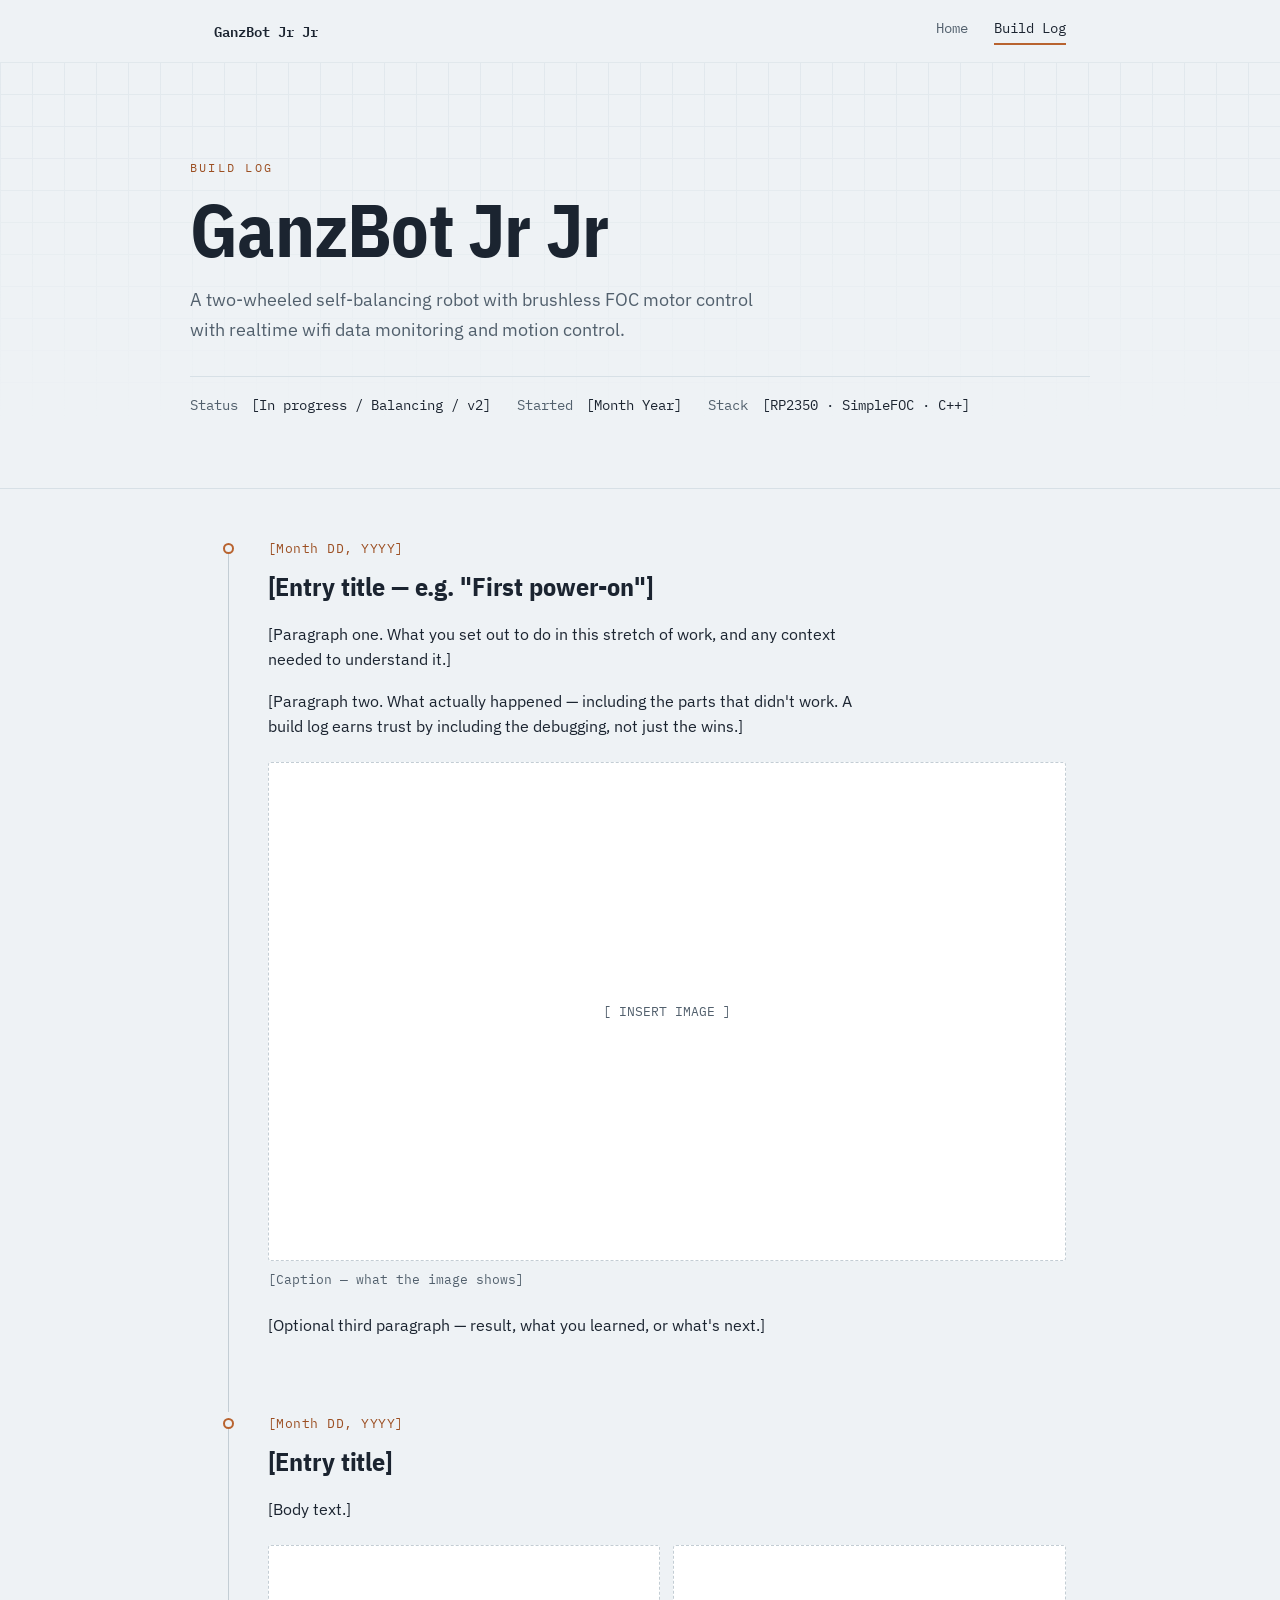
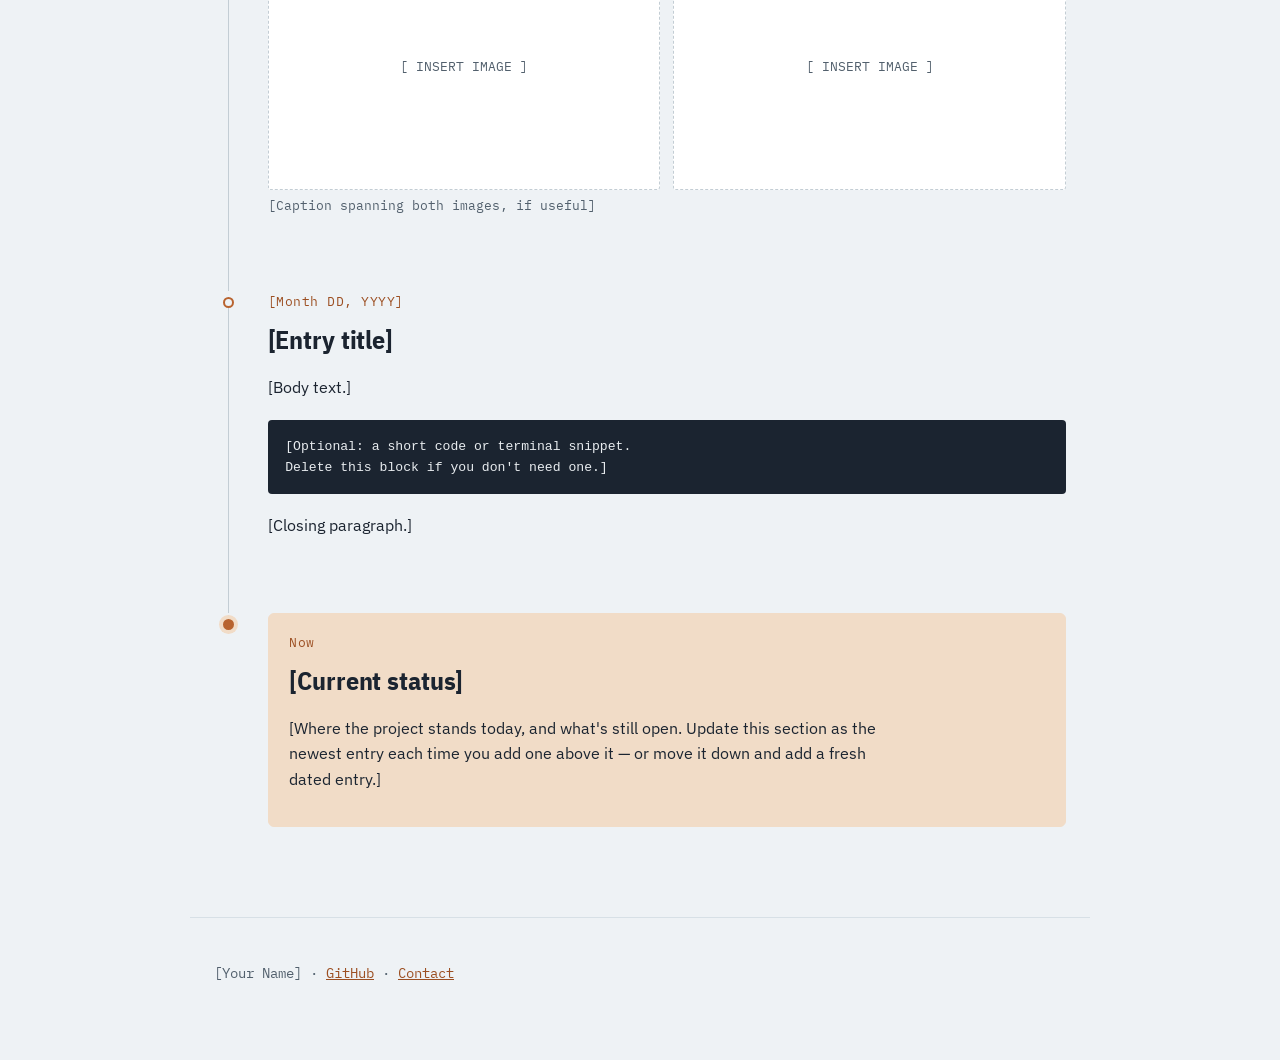
==== build-log.html @ 87d9e6d5 "two pages" ====
<!DOCTYPE html>
<html lang="en">
<head>
<meta charset="UTF-8">
<meta name="viewport" content="width=device-width, initial-scale=1.0">
<title>GanzBot Jr Jr — Build Log</title>
<meta name="description" content="A build log of [Robot Name], a [one-line description of the robot].">
<link rel="preconnect" href="https://fonts.googleapis.com">
<link rel="preconnect" href="https://fonts.gstatic.com" crossorigin>
<link href="https://fonts.googleapis.com/css2?family=IBM+Plex+Mono:wght@400;500;600&family=IBM+Plex+Sans:wght@400;500;600;700&family=IBM+Plex+Sans+Condensed:wght@600;700&display=swap" rel="stylesheet">
<link rel="stylesheet" href="style.css">
</head>
<body>

  <nav class="site-nav">
    <a class="site-nav-brand" href="index.html">GanzBot Jr Jr</a>
    <div class="site-nav-links">
      <a href="index.html">Home</a>
      <a href="build-log.html" aria-current="page">Build Log</a>
    </div>
  </nav>

  <header class="hero">
    <div class="hero-grid" aria-hidden="true"></div>
    <div class="hero-inner">
      <p class="eyebrow">build log</p>
      <h1 class="hero-title">GanzBot Jr Jr</h1>
      <p class="hero-sub">A two-wheeled self-balancing robot with brushless FOC motor control with realtime wifi data monitoring and motion control.</p>
      <div class="hero-meta">
        <span><span class="meta-label">Status</span> [In progress / Balancing / v2]</span>
        <span><span class="meta-label">Started</span> [Month Year]</span>
        <span><span class="meta-label">Stack</span> [RP2350 · SimpleFOC · C++]</span>
      </div>
    </div>
  </header>

  <main class="timeline" id="log">

    <!-- ============================================= -->
    <!-- ENTRY TEMPLATE — copy this whole <section> block
         for each new log entry, then edit the contents. -->
    <!-- ============================================= -->

    <section class="entry">
      <div class="entry-rail" aria-hidden="true">
        <span class="entry-node"></span>
      </div>
      <div class="entry-body">
        <p class="entry-date">[Month DD, YYYY]</p>
        <h2 class="entry-title">[Entry title — e.g. "First power-on"]</h2>

        <div class="entry-text">
          <p>[Paragraph one. What you set out to do in this stretch of work, and any context needed to understand it.]</p>
          <p>[Paragraph two. What actually happened — including the parts that didn't work. A build log earns trust by including the debugging, not just the wins.]</p>
        </div>

        <figure class="entry-figure">
          <div class="img-placeholder">[ INSERT IMAGE ]</div>
          <figcaption>[Caption — what the image shows]</figcaption>
        </figure>

        <div class="entry-text">
          <p>[Optional third paragraph — result, what you learned, or what's next.]</p>
        </div>
      </div>
    </section>

    <section class="entry">
      <div class="entry-rail" aria-hidden="true">
        <span class="entry-node"></span>
      </div>
      <div class="entry-body">
        <p class="entry-date">[Month DD, YYYY]</p>
        <h2 class="entry-title">[Entry title]</h2>

        <div class="entry-text">
          <p>[Body text.]</p>
        </div>

        <figure class="entry-figure entry-figure-pair">
          <div class="img-placeholder">[ INSERT IMAGE ]</div>
          <div class="img-placeholder">[ INSERT IMAGE ]</div>
        </figure>
        <p class="pair-caption">[Caption spanning both images, if useful]</p>
      </div>
    </section>

    <section class="entry">
      <div class="entry-rail" aria-hidden="true">
        <span class="entry-node"></span>
      </div>
      <div class="entry-body">
        <p class="entry-date">[Month DD, YYYY]</p>
        <h2 class="entry-title">[Entry title]</h2>

        <div class="entry-text">
          <p>[Body text.]</p>
        </div>

        <pre class="entry-code"><code>[Optional: a short code or terminal snippet.
Delete this block if you don't need one.]</code></pre>

        <div class="entry-text">
          <p>[Closing paragraph.]</p>
        </div>
      </div>
    </section>

    <!-- ===== end of entry template — add more sections above this line ===== -->

    <section class="entry entry-current">
      <div class="entry-rail" aria-hidden="true">
        <span class="entry-node entry-node-current"></span>
      </div>
      <div class="entry-body">
        <p class="entry-date">Now</p>
        <h2 class="entry-title">[Current status]</h2>
        <div class="entry-text">
          <p>[Where the project stands today, and what's still open. Update this section as the newest entry each time you add one above it — or move it down and add a fresh dated entry.]</p>
        </div>
      </div>
    </section>

  </main>

  <footer class="site-footer">
    <p>[Your Name] · <a href="https://github.com/[yourusername]">GitHub</a> · <a href="mailto:you@email.com">Contact</a></p>
  </footer>
</body>
</html>
---- style.css ----
/* ---------- tokens ---------- */
:root {
  --paper: #EEF2F5;
  --paper-line: #D7E0E6;
  --ink: #1B2430;
  --ink-soft: #52606D;
  --copper: #B8632F;
  --copper-strong: #9C4F22;
  --copper-tint: #F1DCC7;
  --rail: #C3CDD4;
  --white: #FFFFFF;

  --font-mono: 'IBM Plex Mono', ui-monospace, monospace;
  --font-sans: 'IBM Plex Sans', -apple-system, sans-serif;
  --font-display: 'IBM Plex Sans Condensed', 'IBM Plex Sans', sans-serif;
}

* { box-sizing: border-box; }

html { scroll-behavior: smooth; }

body {
  margin: 0;
  background: var(--paper);
  color: var(--ink);
  font-family: var(--font-sans);
  line-height: 1.6;
  -webkit-font-smoothing: antialiased;
}

a { color: var(--copper-strong); }
a:hover { color: var(--copper); }
a:focus-visible, button:focus-visible {
  outline: 2px solid var(--copper);
  outline-offset: 2px;
}

/* ---------- site nav ---------- */

.site-nav {
  display: flex;
  justify-content: space-between;
  align-items: center;
  max-width: 900px;
  margin: 0 auto;
  padding: 1.1rem 1.5rem;
  font-family: var(--font-mono);
  font-size: 0.85rem;
}

.site-nav-brand {
  color: var(--ink);
  font-weight: 600;
  text-decoration: none;
}
.site-nav-brand:hover { color: var(--copper); }

.site-nav-links {
  display: flex;
  gap: 1.6rem;
}

.site-nav-links a {
  color: var(--ink-soft);
  text-decoration: none;
  padding-bottom: 0.2rem;
  border-bottom: 2px solid transparent;
}

.site-nav-links a:hover { color: var(--ink); }

.site-nav-links a[aria-current="page"] {
  color: var(--ink);
  border-bottom-color: var(--copper);
}

/* ---------- hero ---------- */

.hero {
  position: relative;
  padding: 6rem 1.5rem 4.5rem;
  overflow: hidden;
  border-bottom: 1px solid var(--paper-line);
}

.hero-grid {
  position: absolute;
  inset: 0;
  background-image:
    linear-gradient(var(--paper-line) 1px, transparent 1px),
    linear-gradient(90deg, var(--paper-line) 1px, transparent 1px);
  background-size: 32px 32px;
  opacity: 0.55;
  mask-image: linear-gradient(to bottom, black, transparent 85%);
}

.hero-inner {
  position: relative;
  max-width: 900px;
  margin: 0 auto;
}

.eyebrow {
  font-family: var(--font-mono);
  font-size: 0.78rem;
  letter-spacing: 0.18em;
  text-transform: uppercase;
  color: var(--copper-strong);
  margin: 0 0 0.9rem;
}

.hero-title {
  font-family: var(--font-display);
  font-weight: 700;
  font-size: clamp(2.6rem, 7vw, 4.6rem);
  letter-spacing: -0.01em;
  line-height: 1.02;
  margin: 0 0 1.1rem;
}

.hero-sub {
  font-size: 1.15rem;
  color: var(--ink-soft);
  max-width: 52ch;
  margin: 0 0 2rem;
}

.hero-meta {
  display: flex;
  flex-wrap: wrap;
  gap: 0.4rem 1.6rem;
  font-family: var(--font-mono);
  font-size: 0.85rem;
  color: var(--ink);
  border-top: 1px solid var(--paper-line);
  padding-top: 1.1rem;
}

.meta-label {
  color: var(--ink-soft);
  margin-right: 0.4em;
}

/* ---------- showcase (landing page) ---------- */

.showcase {
  max-width: 900px;
  margin: 0 auto;
  padding: 3.5rem 1.5rem;
}

.showcase-section {
  padding-bottom: 3.5rem;
}

.showcase-section + .showcase-section {
  border-top: 1px solid var(--paper-line);
  padding-top: 3.5rem;
}

.showcase-heading {
  font-family: var(--font-mono);
  font-size: 0.78rem;
  letter-spacing: 0.18em;
  text-transform: uppercase;
  color: var(--copper-strong);
  margin: 0 0 1.4rem;
}

.showcase-section .entry-text p { max-width: 68ch; }

.img-placeholder.showcase-hero-figure {
  aspect-ratio: 16 / 9;
}

.specs-grid {
  display: grid;
  grid-template-columns: repeat(auto-fill, minmax(200px, 1fr));
  gap: 1.6rem 2rem;
  margin: 0;
}

.specs-grid div { min-width: 0; }

.specs-grid dt {
  font-family: var(--font-mono);
  font-size: 0.78rem;
  letter-spacing: 0.04em;
  text-transform: uppercase;
  color: var(--ink-soft);
  margin-bottom: 0.3rem;
}

.specs-grid dd {
  margin: 0;
  font-size: 1.02rem;
  color: var(--ink);
}

.gallery-grid {
  display: grid;
  grid-template-columns: repeat(auto-fill, minmax(220px, 1fr));
  gap: 0.9rem;
}

.showcase-cta {
  display: flex;
  align-items: center;
  justify-content: space-between;
  flex-wrap: wrap;
  gap: 1.2rem;
  background: var(--copper-tint);
  border-radius: 6px;
  padding: 1.6rem 1.8rem;
}

.showcase-cta p {
  margin: 0;
  color: var(--ink);
  font-size: 1.05rem;
  max-width: 40ch;
}

.cta-button {
  display: inline-flex;
  align-items: center;
  gap: 0.5rem;
  background: var(--copper);
  color: var(--white);
  text-decoration: none;
  font-family: var(--font-mono);
  font-size: 0.85rem;
  font-weight: 600;
  letter-spacing: 0.02em;
  padding: 0.75rem 1.2rem;
  border-radius: 4px;
  white-space: nowrap;
}

.cta-button:hover { background: var(--copper-strong); color: var(--white); }

/* ---------- timeline ---------- */

.timeline {
  max-width: 900px;
  margin: 0 auto;
  padding: 3rem 1.5rem 2rem;
  position: relative;
}

.entry {
  position: relative;
  display: grid;
  grid-template-columns: 28px 1fr;
  gap: 0 1.6rem;
  padding-bottom: 3.6rem;
}

.entry-rail {
  position: relative;
  display: flex;
  justify-content: center;
}

.entry-rail::before {
  content: "";
  position: absolute;
  top: 8px;
  bottom: -3.6rem;
  width: 1px;
  background: var(--rail);
}

.entry:last-of-type .entry-rail::before {
  display: none;
}

.entry-node {
  width: 11px;
  height: 11px;
  border-radius: 50%;
  background: var(--paper);
  border: 2px solid var(--copper);
  margin-top: 6px;
  z-index: 1;
}

.entry-node-current {
  background: var(--copper);
  box-shadow: 0 0 0 4px var(--copper-tint);
}

.entry-date {
  font-family: var(--font-mono);
  font-size: 0.8rem;
  color: var(--copper-strong);
  letter-spacing: 0.04em;
  margin: 0.1rem 0 0.35rem;
}

.entry-title {
  font-family: var(--font-display);
  font-weight: 700;
  font-size: 1.65rem;
  margin: 0 0 0.9rem;
  letter-spacing: -0.005em;
}

.entry-text p {
  margin: 0 0 1rem;
  color: var(--ink);
  max-width: 62ch;
}

.entry-figure {
  margin: 1.4rem 0;
}

.entry-figure-pair {
  display: grid;
  grid-template-columns: 1fr 1fr;
  gap: 0.8rem;
  margin-bottom: 0.4rem;
}

.pair-caption {
  font-family: var(--font-mono);
  font-size: 0.8rem;
  color: var(--ink-soft);
  margin: 0 0 1rem;
}

.img-placeholder {
  aspect-ratio: 16 / 10;
  border: 1px dashed var(--rail);
  background: var(--white);
  color: var(--ink-soft);
  display: flex;
  align-items: center;
  justify-content: center;
  font-family: var(--font-mono);
  font-size: 0.8rem;
  border-radius: 3px;
}

figcaption {
  font-family: var(--font-mono);
  font-size: 0.8rem;
  color: var(--ink-soft);
  margin-top: 0.55rem;
}

.entry-code {
  background: var(--ink);
  color: #E8ECEF;
  font-family: var(--font-mono);
  font-size: 0.82rem;
  line-height: 1.55;
  padding: 1rem 1.1rem;
  border-radius: 4px;
  overflow-x: auto;
  margin: 1.2rem 0;
}

/* current/status entry gets a light highlight */
.entry-current .entry-body {
  background: var(--copper-tint);
  border: 1px solid var(--copper-tint);
  border-radius: 6px;
  padding: 1.1rem 1.3rem;
}

.entry-current .entry-title { margin-top: 0; }

/* ---------- footer ---------- */

.site-footer {
  max-width: 900px;
  margin: 0 auto;
  padding: 2rem 1.5rem 4rem;
  font-family: var(--font-mono);
  font-size: 0.85rem;
  color: var(--ink-soft);
  border-top: 1px solid var(--paper-line);
}

/* ---------- responsive ---------- */

@media (max-width: 560px) {
  .hero { padding: 4rem 1.25rem 3rem; }
  .entry { grid-template-columns: 18px 1fr; gap: 0 1rem; }
  .entry-figure-pair { grid-template-columns: 1fr; }
}

/* ---------- reduced motion ---------- */

@media (prefers-reduced-motion: reduce) {
  html { scroll-behavior: auto; }
}
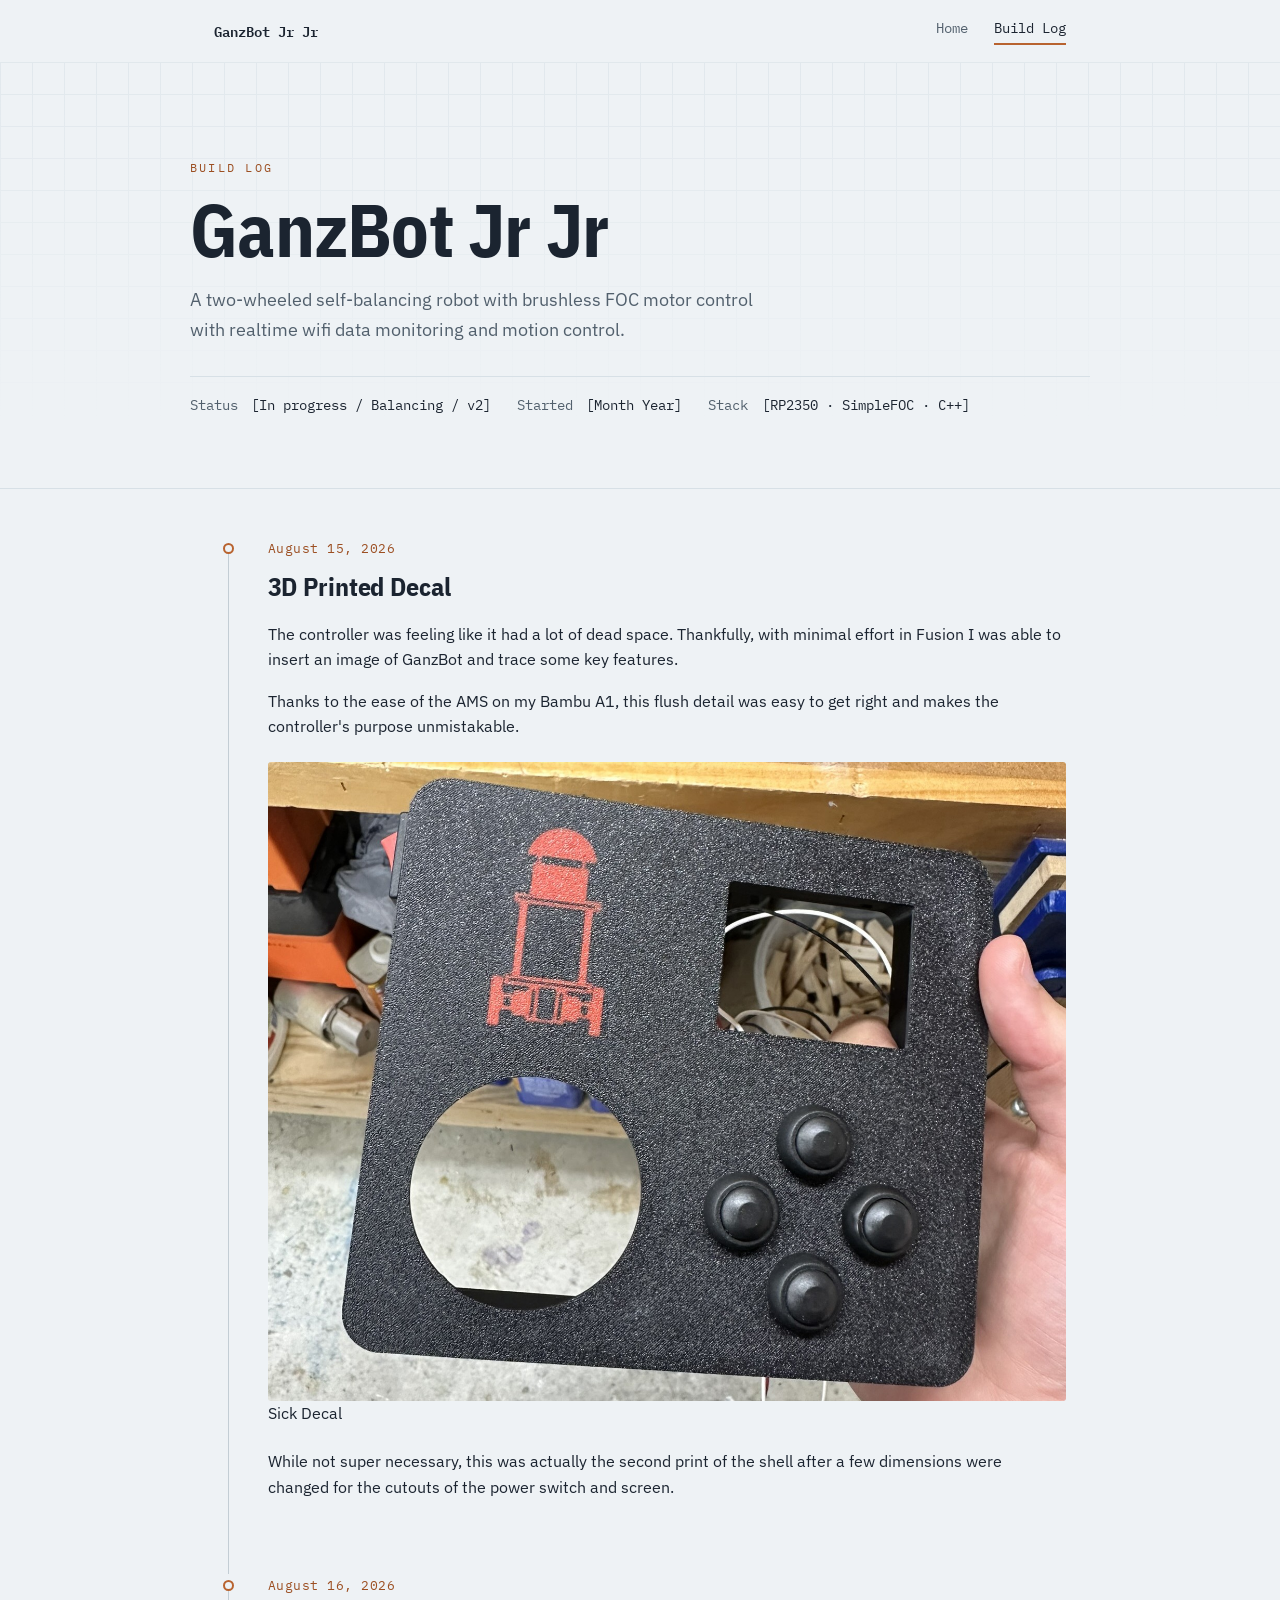
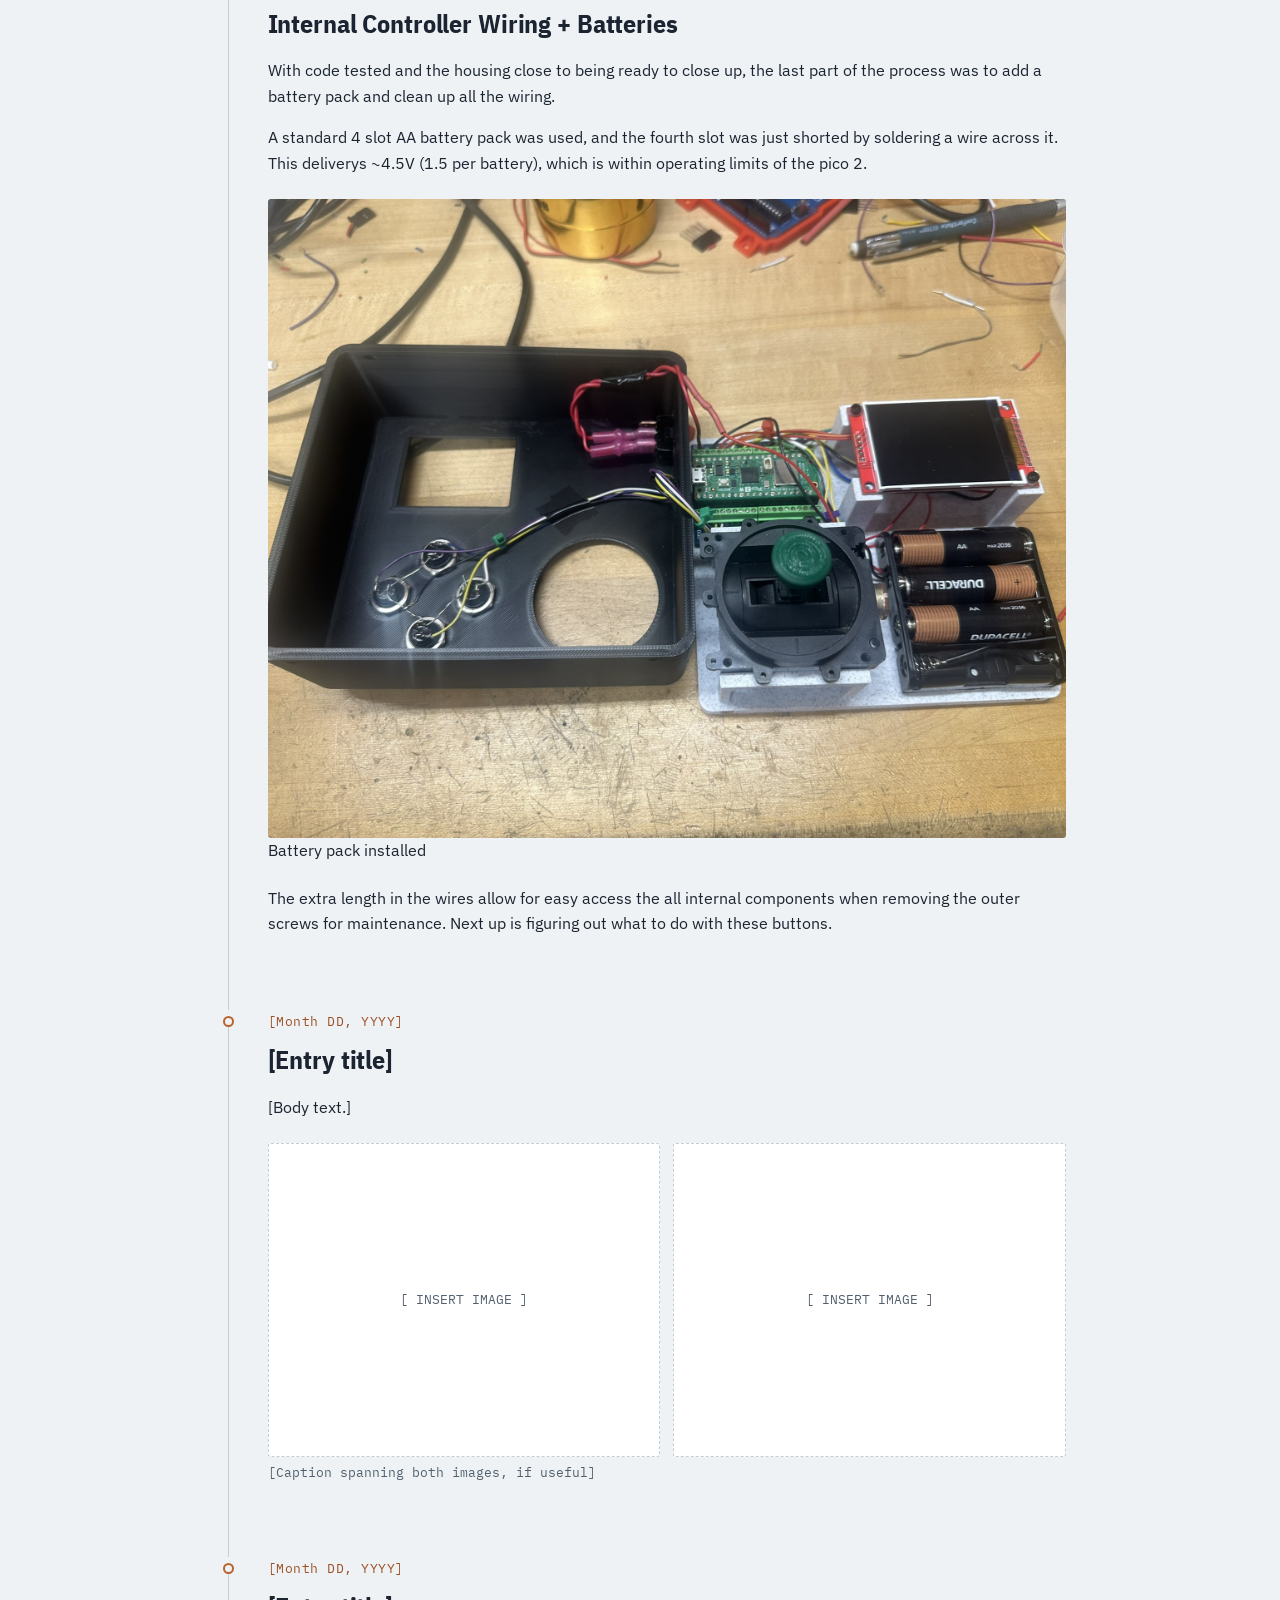
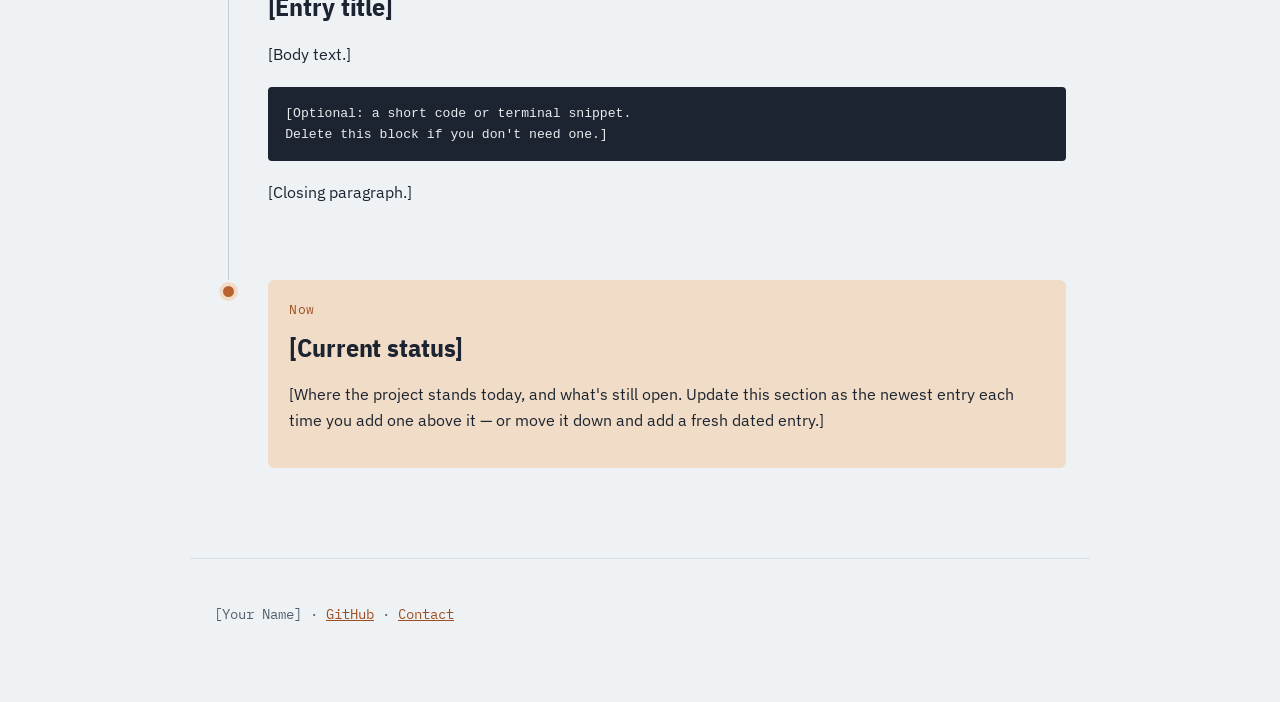
==== commit e1ff1342: "first 2 entries" ====
--- a/build-log.html
+++ b/build-log.html
@@ -46,21 +46,45 @@
         <span class="entry-node"></span>
       </div>
       <div class="entry-body">
-        <p class="entry-date">[Month DD, YYYY]</p>
-        <h2 class="entry-title">[Entry title — e.g. "First power-on"]</h2>
+        <p class="entry-date">August 15, 2026</p>
+        <h2 class="entry-title">3D Printed Decal</h2>
 
         <div class="entry-text">
-          <p>[Paragraph one. What you set out to do in this stretch of work, and any context needed to understand it.]</p>
-          <p>[Paragraph two. What actually happened — including the parts that didn't work. A build log earns trust by including the debugging, not just the wins.]</p>
+          <p>The controller was feeling like it had a lot of dead space. Thankfully, with minimal effort in Fusion I was able to insert an image of GanzBot and trace some key features.</p>
+          <p>Thanks to the ease of the AMS on my Bambu A1, this flush detail was easy to get right and makes the controller's purpose unmistakable.</p>
         </div>
 
         <figure class="entry-figure">
-          <div class="img-placeholder">[ INSERT IMAGE ]</div>
-          <figcaption>[Caption — what the image shows]</figcaption>
+          <img src="images/controller_decal.JPEG" alt="Decal of GanzBot on his controller"
+          <figcaption>Sick Decal</figcaption>
         </figure>
 
         <div class="entry-text">
-          <p>[Optional third paragraph — result, what you learned, or what's next.]</p>
+          <p>While not super necessary, this was actually the second print of the shell after a few dimensions were changed for the cutouts of the power switch and screen.</p>
+        </div>
+      </div>
+    </section>
+
+    <section class="entry">
+      <div class="entry-rail" aria-hidden="true">
+        <span class="entry-node"></span>
+      </div>
+      <div class="entry-body">
+        <p class="entry-date">August 16, 2026</p>
+        <h2 class="entry-title">Internal Controller Wiring + Batteries</h2>
+
+        <div class="entry-text">
+          <p>With code tested and the housing close to being ready to close up, the last part of the process was to add a battery pack and clean up all the wiring.</p>
+          <p>A standard 4 slot AA battery pack was used, and the fourth slot was just shorted by soldering a wire across it. This deliverys ~4.5V (1.5 per battery), which is within operating limits of the pico 2.</p>
+        </div>
+
+        <figure class="entry-figure">
+          <img src="images/controller_wiring.JPEG" alt="internal wiring of controller"
+          <figcaption>Battery pack installed</figcaption>
+        </figure>
+
+        <div class="entry-text">
+          <p>The extra length in the wires allow for easy access the all internal components when removing the outer screws for maintenance. Next up is figuring out what to do with these buttons.</p>
         </div>
       </div>
     </section>
--- a/style.css
+++ b/style.css
@@ -173,6 +173,14 @@
   aspect-ratio: 16 / 9;
 }
 
+img.showcase-hero-figure {
+  display: block;
+  width: 100%;
+  aspect-ratio: 16 / 9;
+  object-fit: cover;
+  border-radius: 3px;
+}
+
 .specs-grid {
   display: grid;
   grid-template-columns: repeat(auto-fill, minmax(200px, 1fr));
@@ -309,7 +317,6 @@
 .entry-text p {
   margin: 0 0 1rem;
   color: var(--ink);
-  max-width: 62ch;
 }
 
 .entry-figure {
@@ -328,6 +335,18 @@
   font-size: 0.8rem;
   color: var(--ink-soft);
   margin: 0 0 1rem;
+}
+
+.entry-figure img {
+  display: block;
+  width: 100%;
+  aspect-ratio: 5 / 4;
+  object-fit: cover;
+  border-radius: 3px;
+}
+
+.entry-figure .img-placeholder {
+  aspect-ratio: 5 / 4;
 }
 
 .img-placeholder {
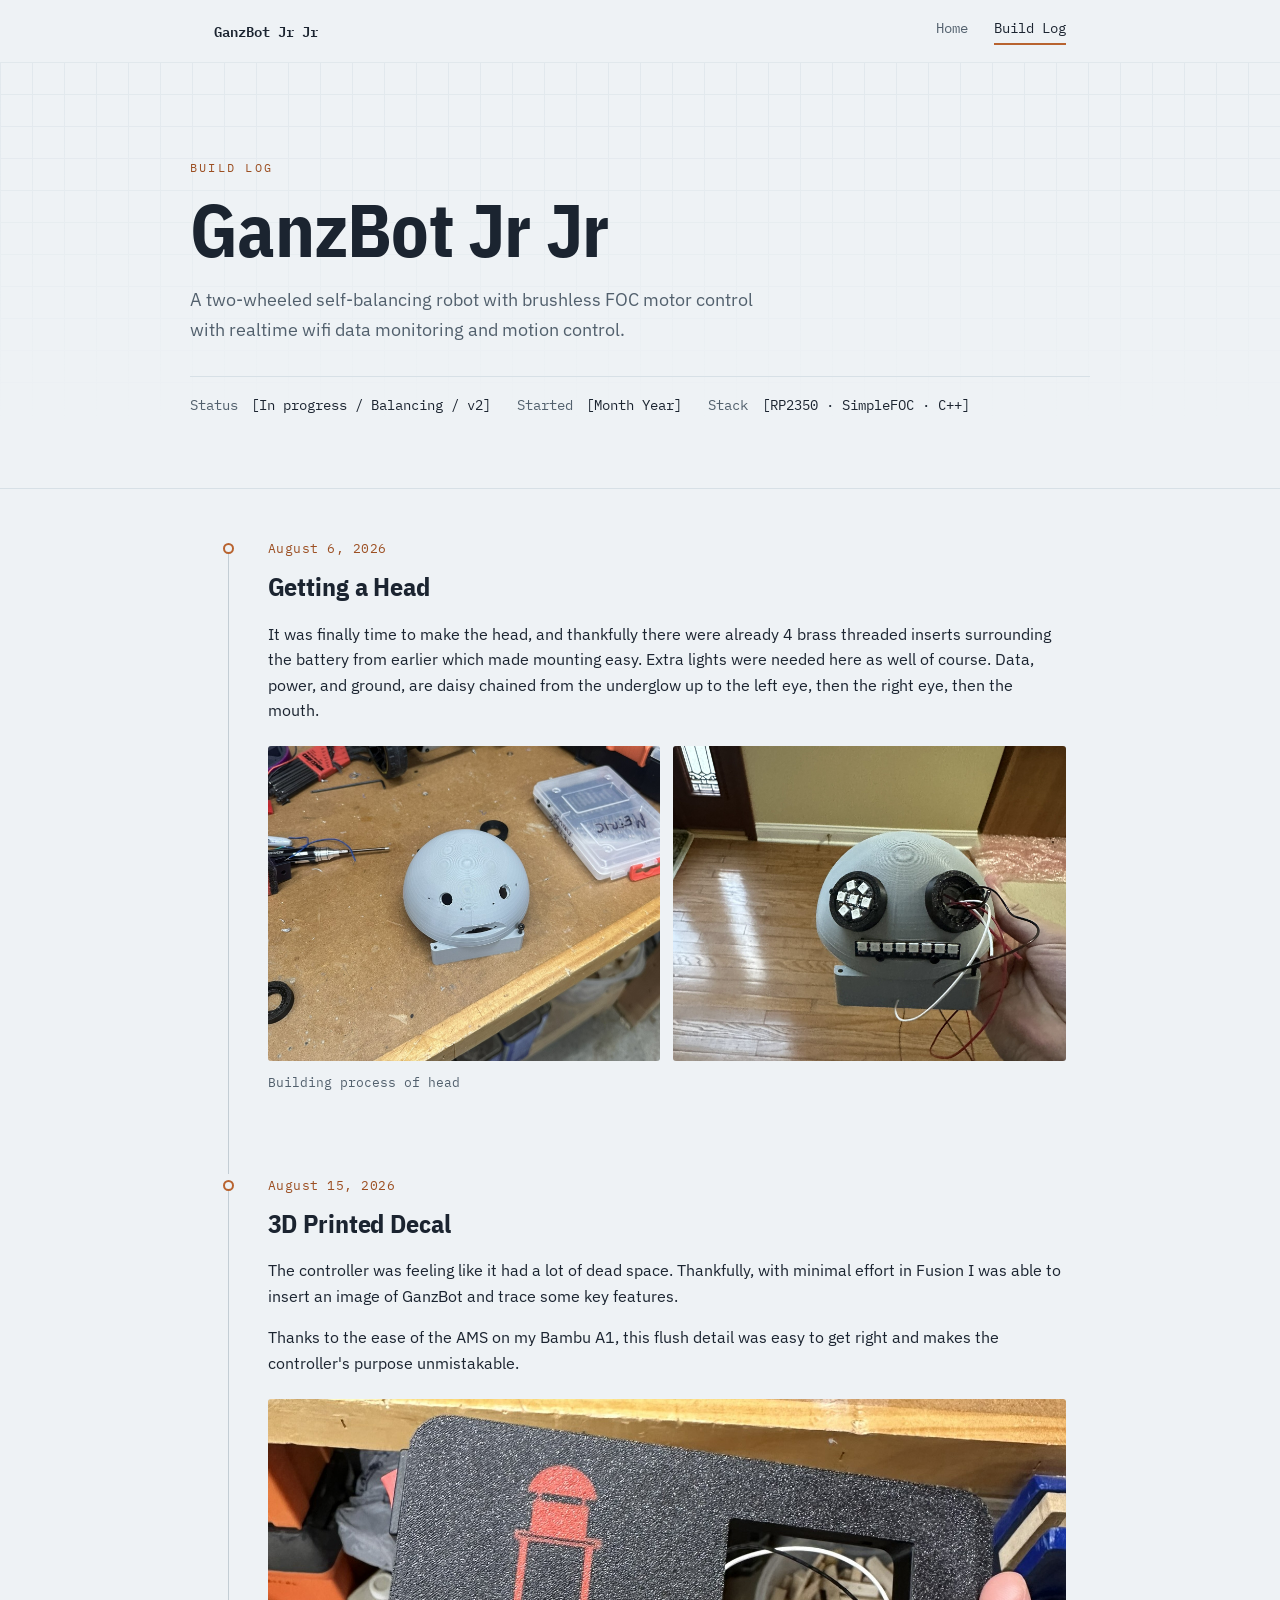
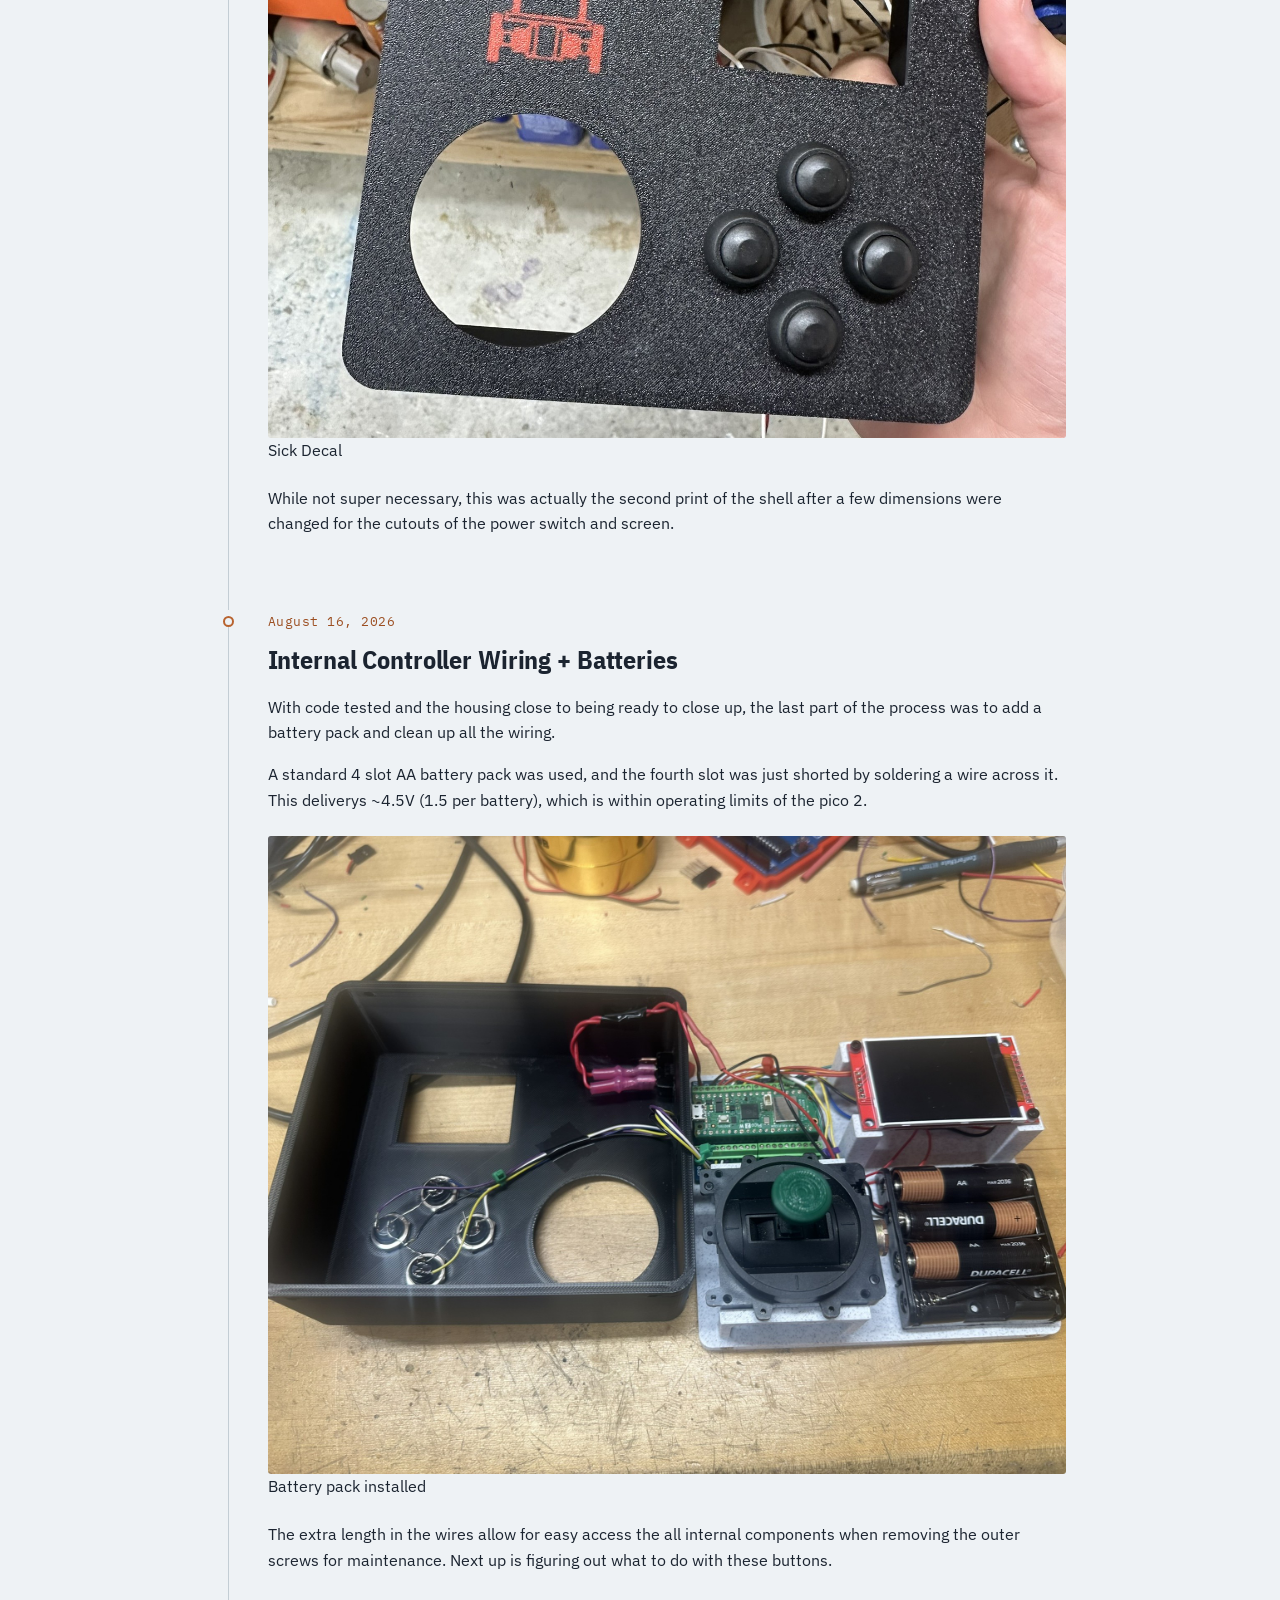
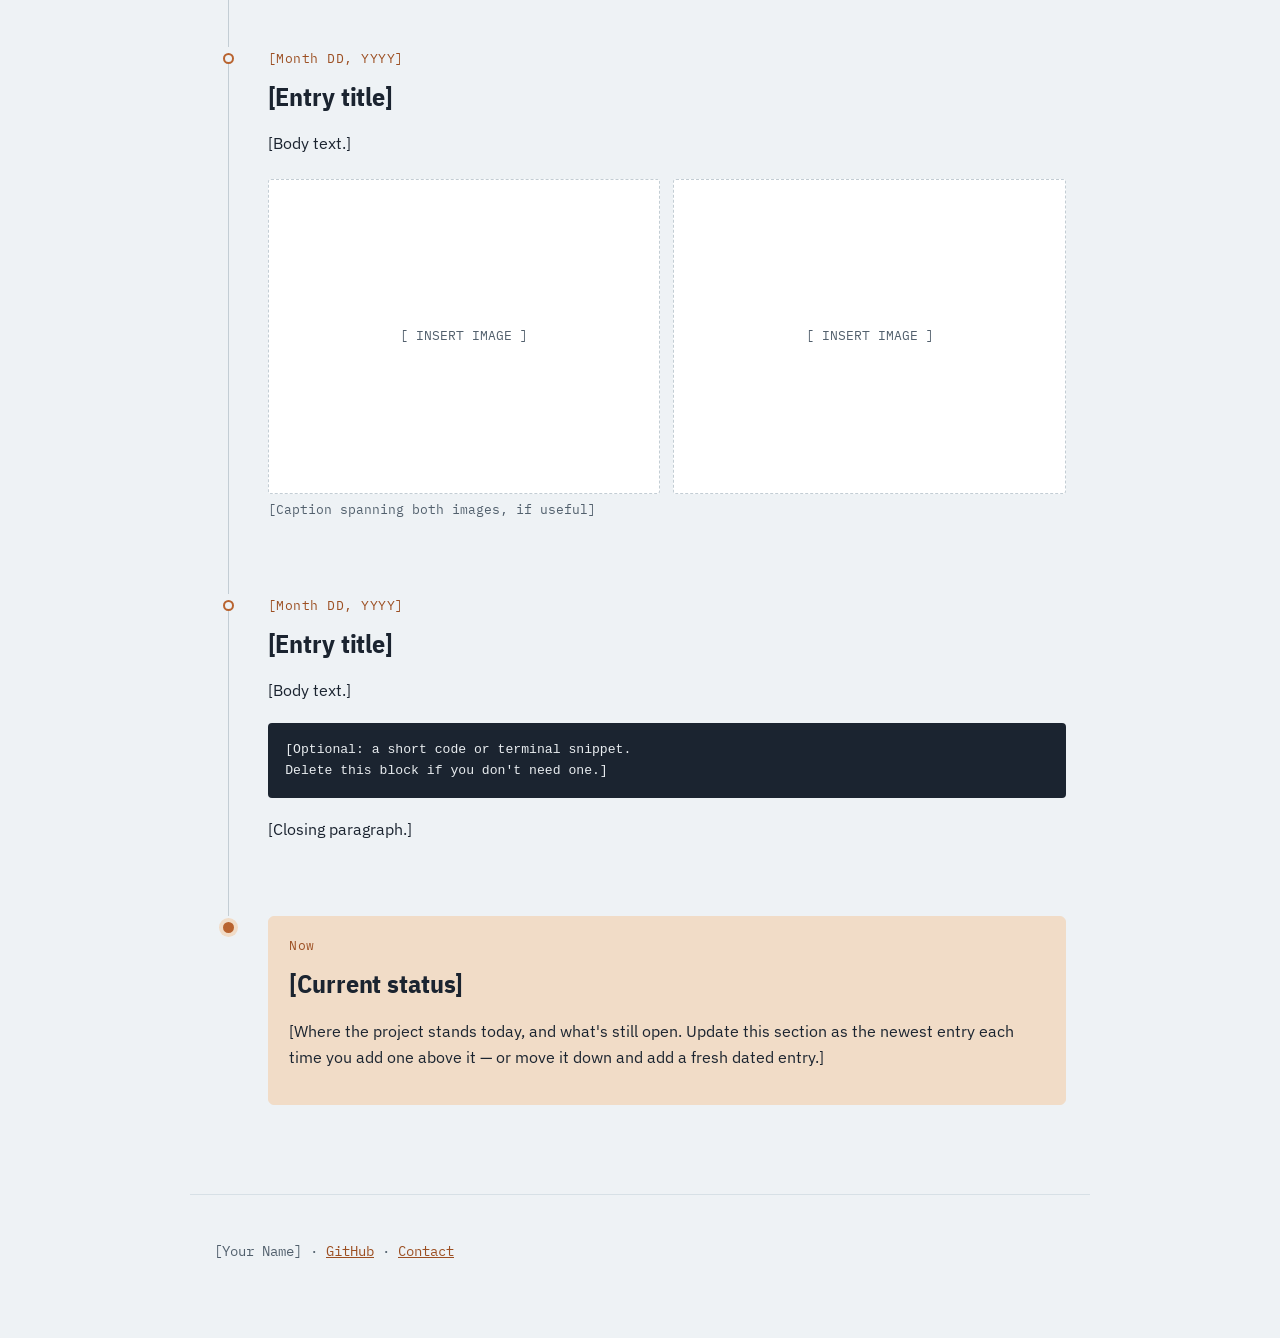
==== commit 7daf530f: "fixed gallery" ====
--- a/build-log.html
+++ b/build-log.html
@@ -41,6 +41,26 @@
          for each new log entry, then edit the contents. -->
     <!-- ============================================= -->
 
+    <section class="entry">
+      <div class="entry-rail" aria-hidden="true">
+        <span class="entry-node"></span>
+      </div>
+      <div class="entry-body">
+        <p class="entry-date">August 6, 2026</p>
+        <h2 class="entry-title">Getting a Head</h2>
+
+        <div class="entry-text">
+          <p>It was finally time to make the head, and thankfully there were already 4 brass threaded inserts surrounding the battery from earlier which made mounting easy. Extra lights were needed here as well of course. Data, power, and ground, are daisy chained from the underglow up to the left eye, then the right eye, then the mouth.</p>
+        </div>
+
+        <figure class="entry-figure entry-figure-pair">
+          <img src="images/head_no_eyes.JPEG" alt="Shell of head with no lights">
+          <img src="images/head_one_eye.JPEG" alt="Shell with lights installed"
+        </figure>
+        <p class="pair-caption">Building process of head</p>
+      </div>
+    </section>
+    
     <section class="entry">
       <div class="entry-rail" aria-hidden="true">
         <span class="entry-node"></span>
--- a/style.css
+++ b/style.css
@@ -207,8 +207,48 @@
 
 .gallery-grid {
   display: grid;
-  grid-template-columns: repeat(auto-fill, minmax(220px, 1fr));
+  grid-template-columns: repeat(2, 1fr);
   gap: 0.9rem;
+}
+
+.gallery-grid > * {
+  min-width: 0;
+}
+
+.gallery-item {
+  display: block;
+  border-radius: 3px;
+}
+
+.gallery-item img {
+  display: block;
+  width: 100%;
+  aspect-ratio: 16 / 10;
+  object-fit: cover;
+  border-radius: 3px;
+  cursor: zoom-in;
+}
+
+.lightbox {
+  display: none;
+  position: fixed;
+  inset: 0;
+  align-items: center;
+  justify-content: center;
+  padding: 3rem 1.5rem;
+  background: rgba(20, 24, 30, 0.9);
+  cursor: zoom-out;
+  z-index: 100;
+}
+
+.lightbox:target {
+  display: flex;
+}
+
+.lightbox img {
+  max-width: 100%;
+  max-height: 100%;
+  border-radius: 4px;
 }
 
 .showcase-cta {
@@ -409,6 +449,7 @@
   .hero { padding: 4rem 1.25rem 3rem; }
   .entry { grid-template-columns: 18px 1fr; gap: 0 1rem; }
   .entry-figure-pair { grid-template-columns: 1fr; }
+  .gallery-grid { grid-template-columns: 1fr; }
 }
 
 /* ---------- reduced motion ---------- */
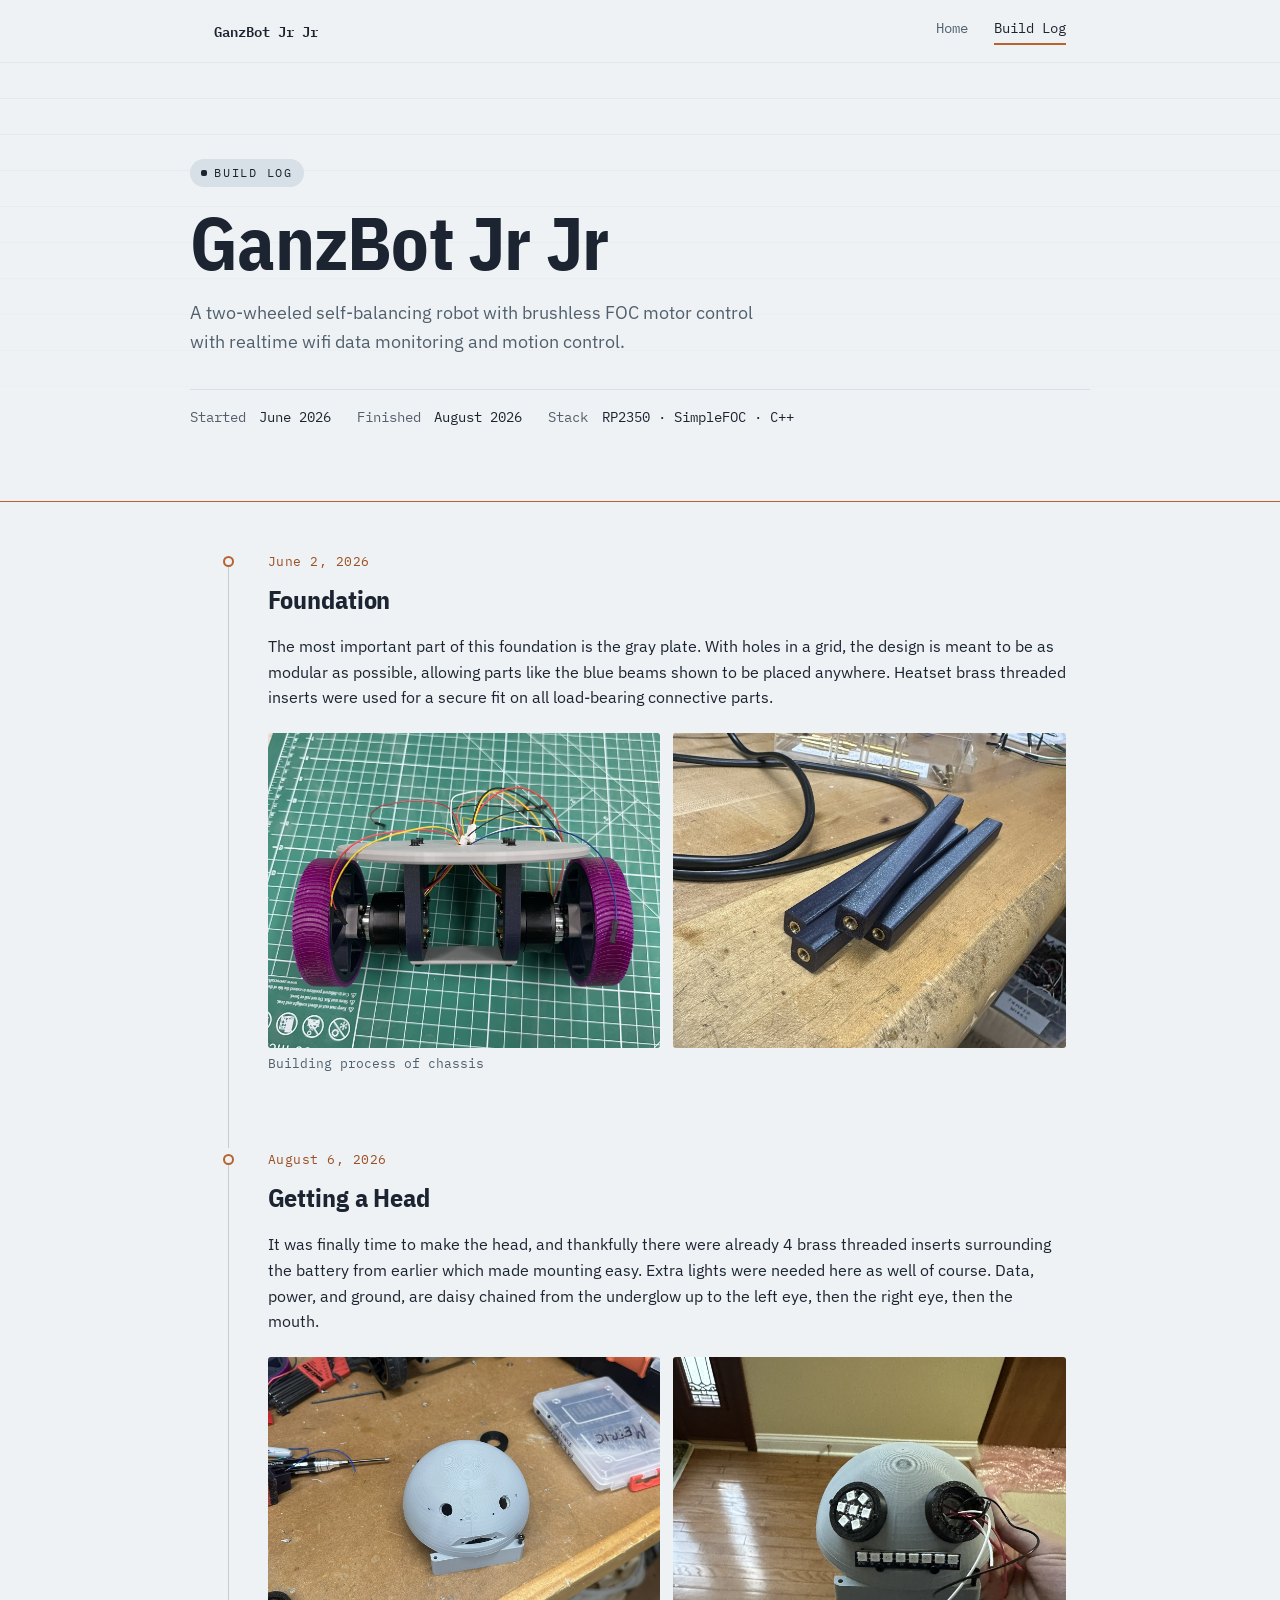
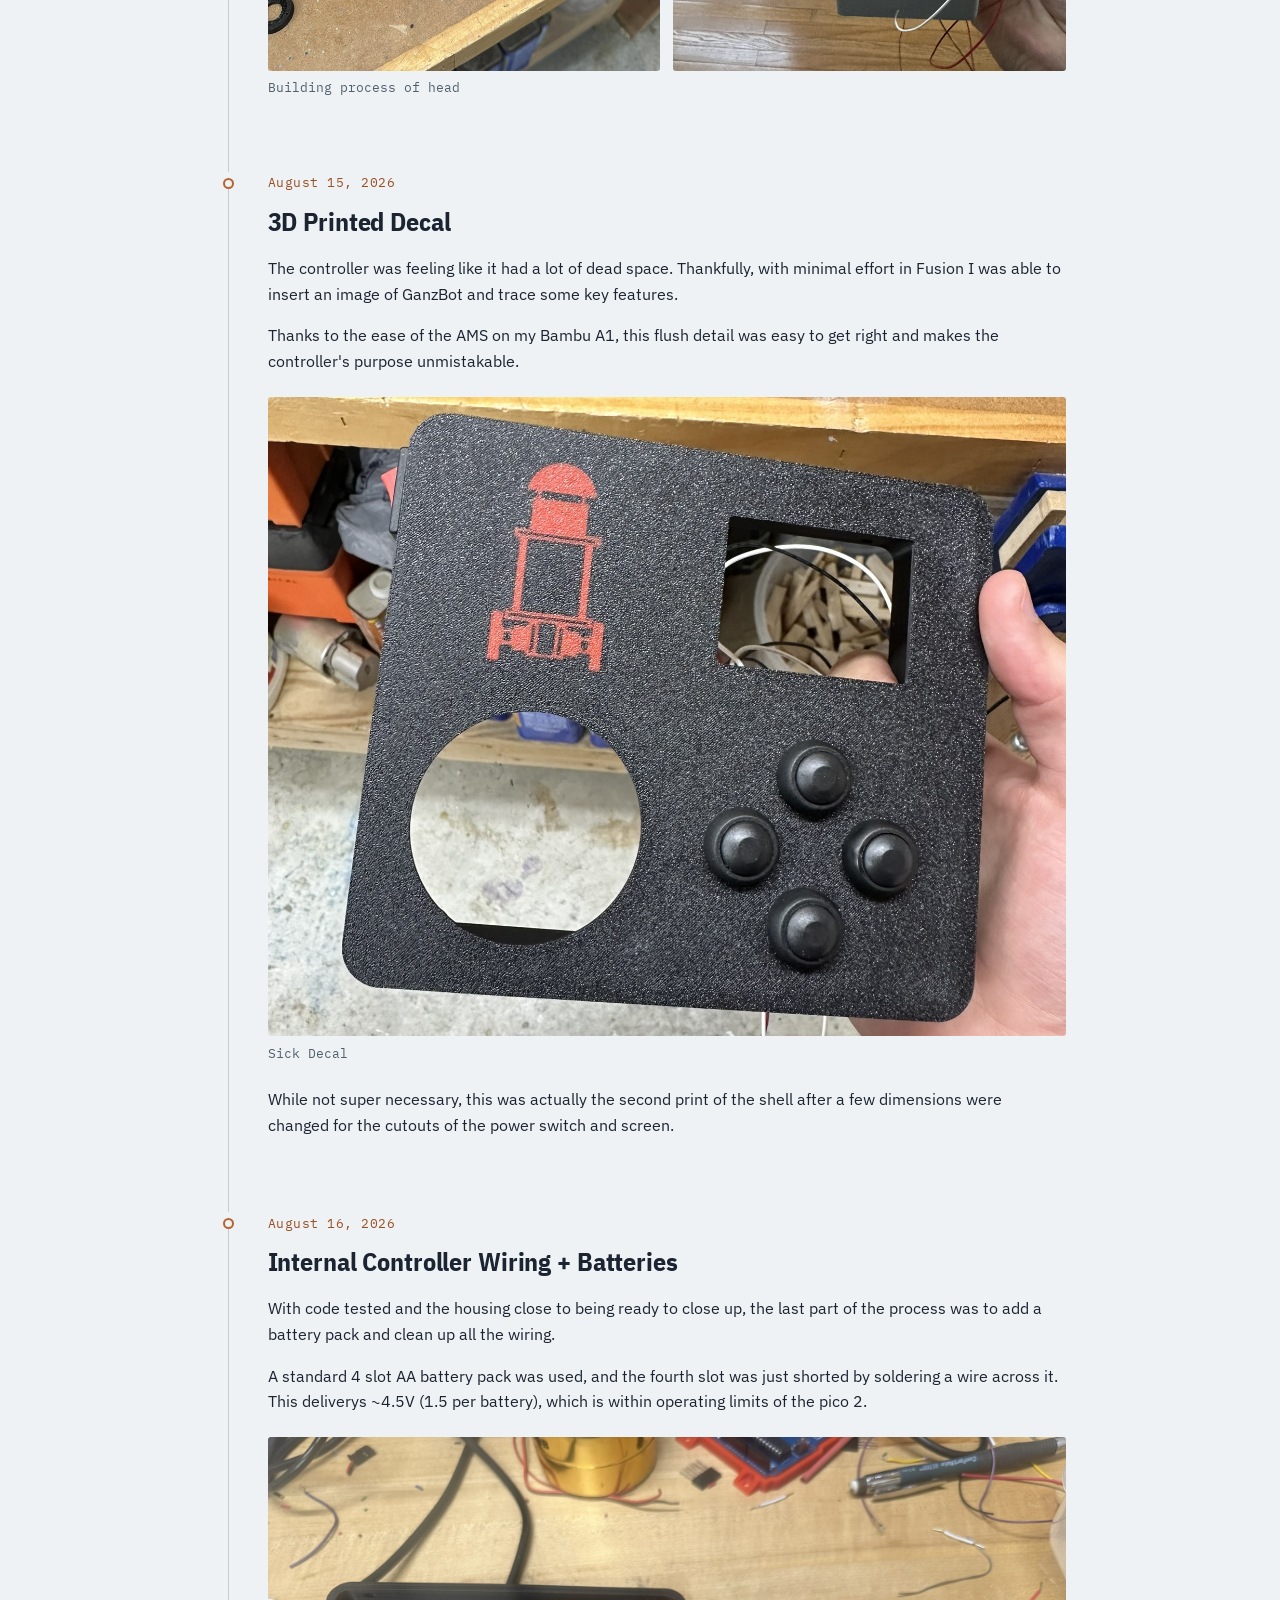
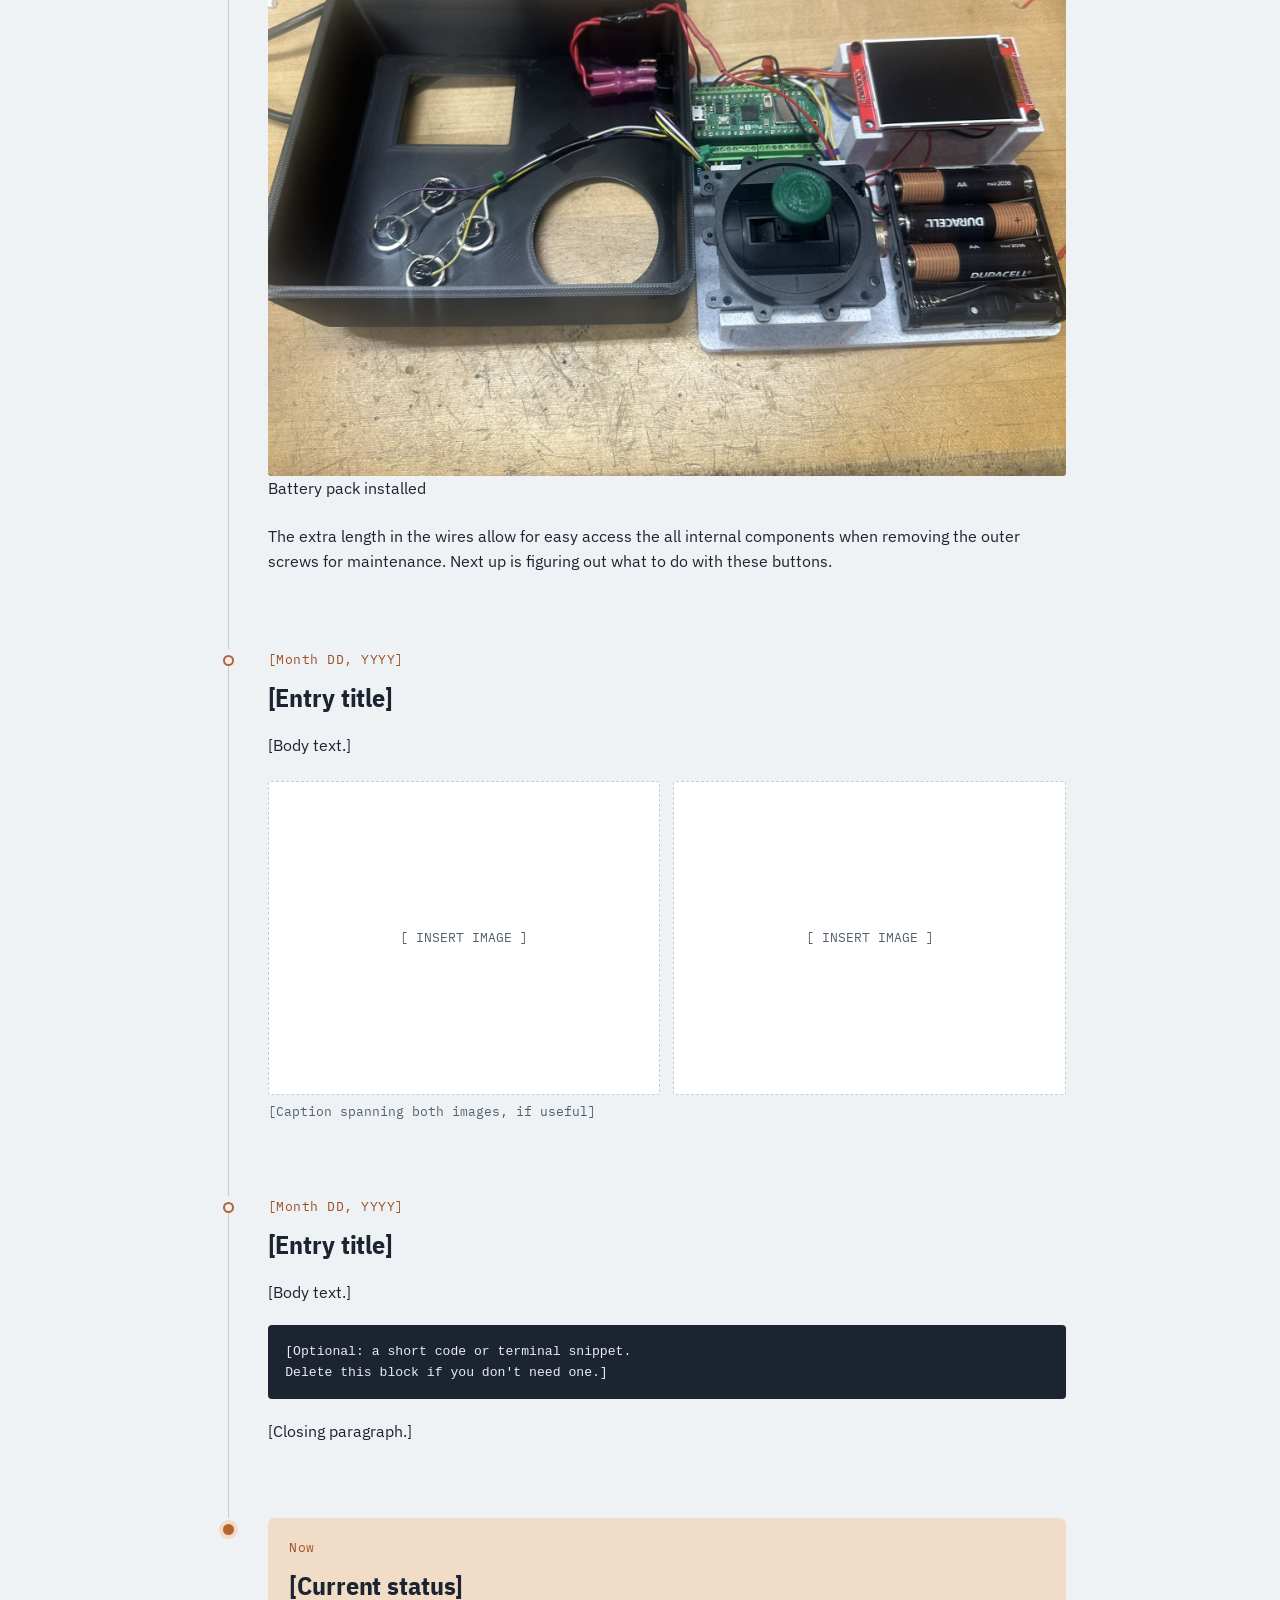
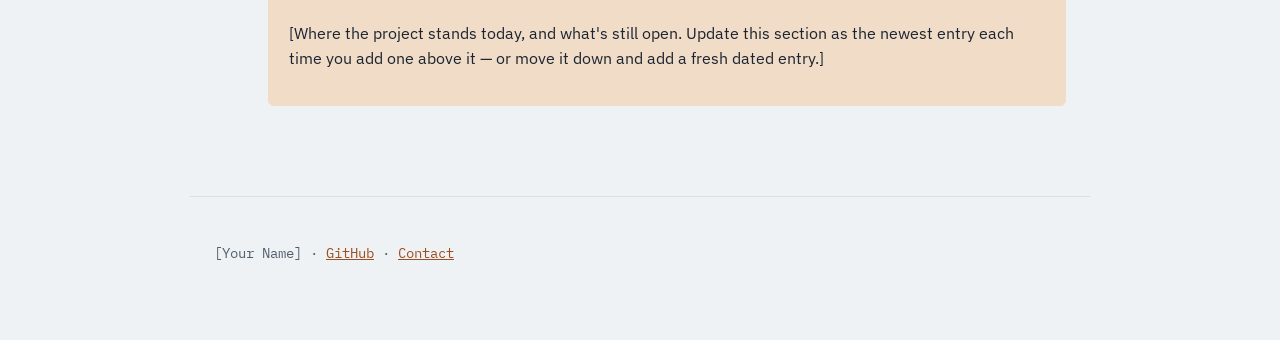
==== commit 132c3eef: "home page updates" ====
--- a/build-log.html
+++ b/build-log.html
@@ -20,16 +20,16 @@
     </div>
   </nav>
 
-  <header class="hero">
+  <header class="hero hero-log">
     <div class="hero-grid" aria-hidden="true"></div>
     <div class="hero-inner">
-      <p class="eyebrow">build log</p>
+      <p class="eyebrow eyebrow-log">build log</p>
       <h1 class="hero-title">GanzBot Jr Jr</h1>
       <p class="hero-sub">A two-wheeled self-balancing robot with brushless FOC motor control with realtime wifi data monitoring and motion control.</p>
       <div class="hero-meta">
-        <span><span class="meta-label">Status</span> [In progress / Balancing / v2]</span>
-        <span><span class="meta-label">Started</span> [Month Year]</span>
-        <span><span class="meta-label">Stack</span> [RP2350 · SimpleFOC · C++]</span>
+        <span><span class="meta-label">Started</span> June 2026</span>
+        <span><span class="meta-label">Finished</span> August 2026</span>
+        <span><span class="meta-label">Stack</span> RP2350 · SimpleFOC · C++</span>
       </div>
     </div>
   </header>
@@ -46,6 +46,26 @@
         <span class="entry-node"></span>
       </div>
       <div class="entry-body">
+        <p class="entry-date">June 2, 2026</p>
+        <h2 class="entry-title">Foundation</h2>
+
+        <div class="entry-text">
+          <p>The most important part of this foundation is the gray plate. With holes in a grid, the design is meant to be as modular as possible, allowing parts like the blue beams shown to be placed anywhere. Heatset brass threaded inserts were used for a secure fit on all load-bearing connective parts.</p>
+        </div>
+
+        <figure class="entry-figure entry-figure-pair">
+          <img src="images/wheels.JPEG" alt="Gray plate with holes">
+          <img src="images/beams.JPEG" alt="Support beams for upper level">
+        </figure>
+        <p class="pair-caption">Building process of chassis</p>
+      </div>
+    </section>
+
+    <section class="entry">
+      <div class="entry-rail" aria-hidden="true">
+        <span class="entry-node"></span>
+      </div>
+      <div class="entry-body">
         <p class="entry-date">August 6, 2026</p>
         <h2 class="entry-title">Getting a Head</h2>
 
@@ -55,7 +75,7 @@
 
         <figure class="entry-figure entry-figure-pair">
           <img src="images/head_no_eyes.JPEG" alt="Shell of head with no lights">
-          <img src="images/head_one_eye.JPEG" alt="Shell with lights installed"
+          <img src="images/head_one_eye.JPEG" alt="Shell with lights installed">
         </figure>
         <p class="pair-caption">Building process of head</p>
       </div>
@@ -75,7 +95,7 @@
         </div>
 
         <figure class="entry-figure">
-          <img src="images/controller_decal.JPEG" alt="Decal of GanzBot on his controller"
+          <img src="images/controller_decal.JPEG" alt="Decal of GanzBot on his controller">
           <figcaption>Sick Decal</figcaption>
         </figure>
 
--- a/style.css
+++ b/style.css
@@ -94,6 +94,21 @@
   mask-image: linear-gradient(to bottom, black, transparent 85%);
 }
 
+.hero-log .hero-grid {
+  background-image: repeating-linear-gradient(
+    180deg,
+    var(--paper-line) 0,
+    var(--paper-line) 1px,
+    transparent 1px,
+    transparent 36px
+  );
+  background-size: auto;
+}
+
+.hero-log {
+  border-bottom-color: var(--copper);
+}
+
 .hero-inner {
   position: relative;
   max-width: 900px;
@@ -101,12 +116,38 @@
 }
 
 .eyebrow {
+  display: inline-flex;
+  align-items: center;
+  gap: 0.55em;
   font-family: var(--font-mono);
   font-size: 0.78rem;
-  letter-spacing: 0.18em;
+  letter-spacing: 0.14em;
   text-transform: uppercase;
+  padding: 0.35em 0.9em;
+  border-radius: 999px;
+  margin: 0 0 1.1rem;
+}
+
+.eyebrow::before {
+  content: "";
+  width: 6px;
+  height: 6px;
+  border-radius: 50%;
+  background: currentColor;
+}
+
+.eyebrow-home {
   color: var(--copper-strong);
-  margin: 0 0 0.9rem;
+  background: var(--copper-tint);
+}
+
+.eyebrow-log {
+  color: var(--ink);
+  background: var(--paper-line);
+}
+
+.eyebrow-log::before {
+  border-radius: 2px;
 }
 
 .hero-title {
@@ -167,13 +208,12 @@
   margin: 0 0 1.4rem;
 }
 
-.showcase-section .entry-text p { max-width: 68ch; }
-
 .img-placeholder.showcase-hero-figure {
   aspect-ratio: 16 / 9;
 }
 
-img.showcase-hero-figure {
+img.showcase-hero-figure,
+video.showcase-hero-figure {
   display: block;
   width: 100%;
   aspect-ratio: 16 / 9;
@@ -203,6 +243,51 @@
   margin: 0;
   font-size: 1.02rem;
   color: var(--ink);
+}
+
+.bom-group-heading {
+  font-family: var(--font-mono);
+  font-size: 0.72rem;
+  letter-spacing: 0.12em;
+  text-transform: uppercase;
+  color: var(--ink-soft);
+  margin: 0 0 0.7rem;
+}
+
+.bom-group-heading:not(:first-child) {
+  margin-top: 2rem;
+}
+
+.bom-table-wrap {
+  overflow-x: auto;
+}
+
+.bom-table {
+  width: 100%;
+  border-collapse: collapse;
+}
+
+.bom-table th {
+  font-family: var(--font-mono);
+  font-size: 0.78rem;
+  letter-spacing: 0.04em;
+  text-transform: uppercase;
+  color: var(--ink-soft);
+  text-align: left;
+  padding: 0 1rem 0.6rem 0;
+  border-bottom: 1px solid var(--paper-line);
+  white-space: nowrap;
+}
+
+.bom-table td {
+  padding: 0.7rem 1rem 0.7rem 0;
+  border-bottom: 1px solid var(--paper-line);
+  color: var(--ink);
+  font-size: 0.98rem;
+}
+
+.bom-table tr:last-child td {
+  border-bottom: none;
 }
 
 .gallery-grid {
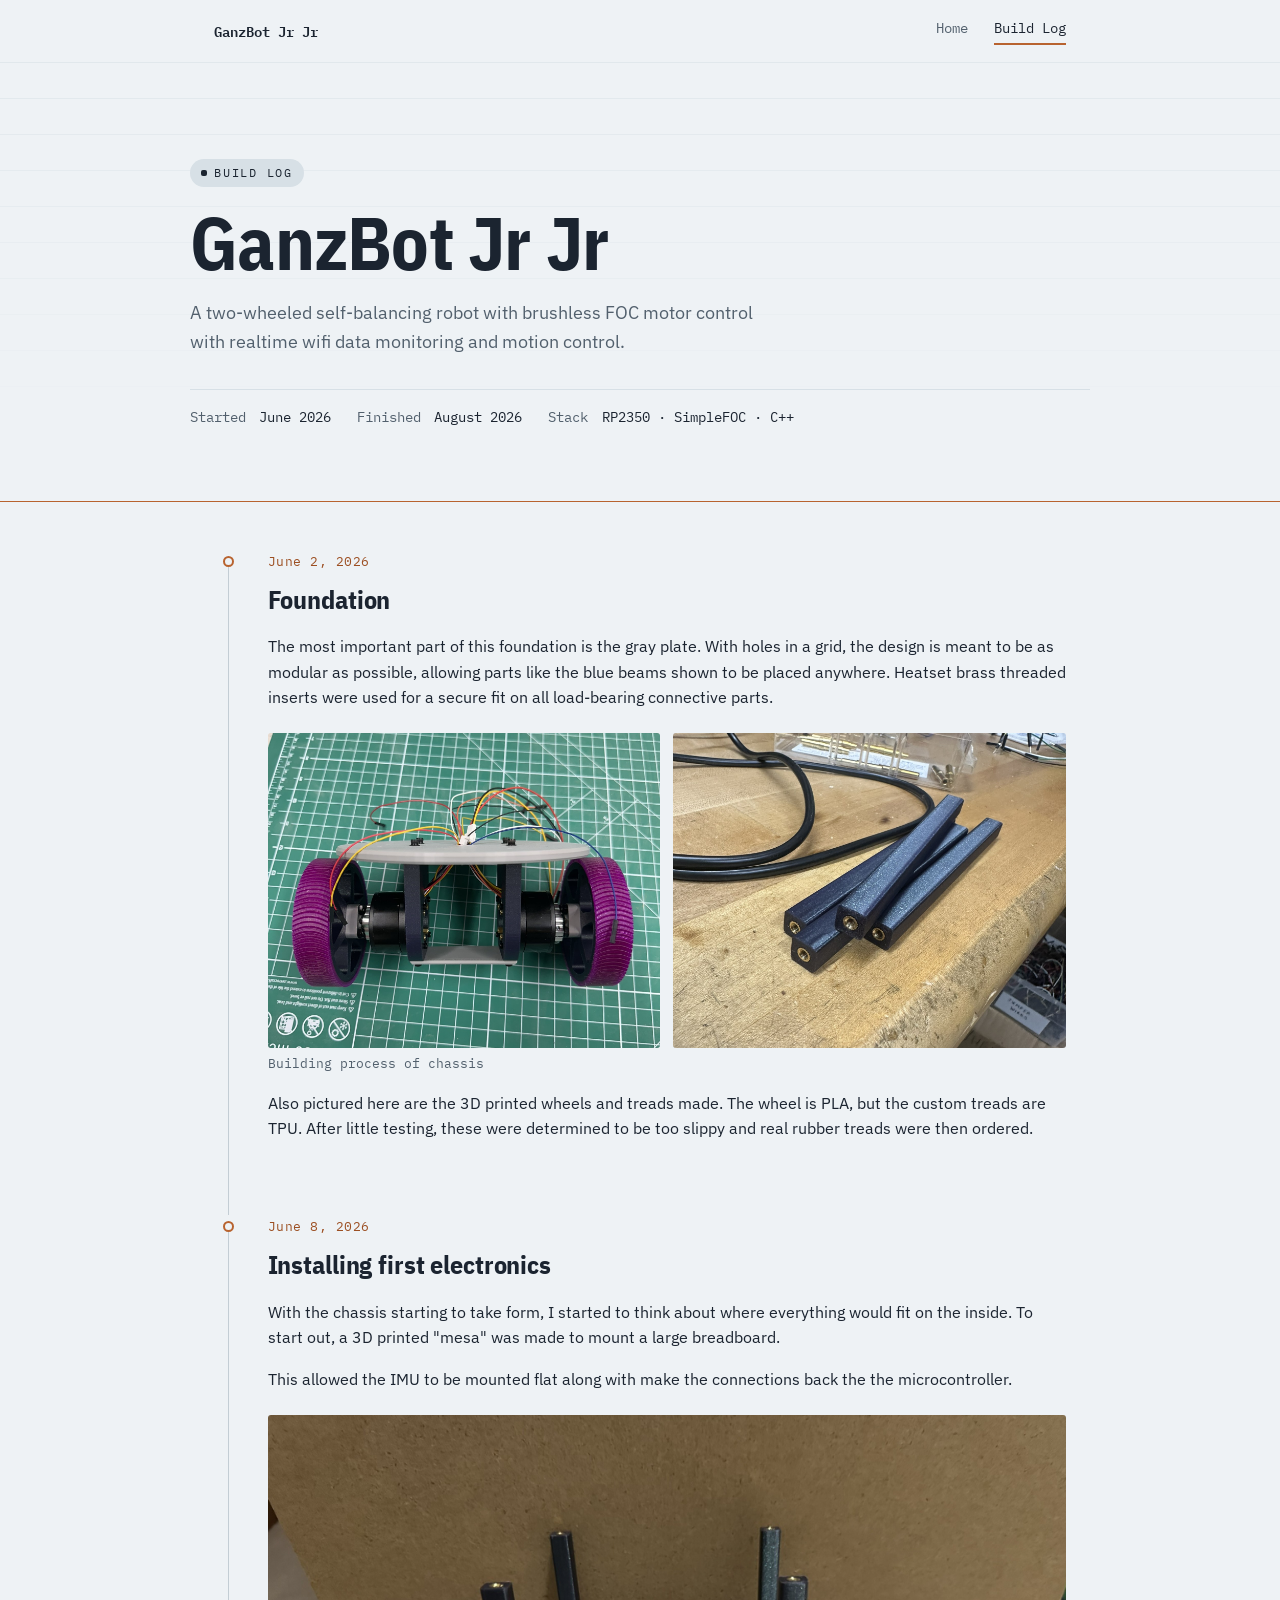
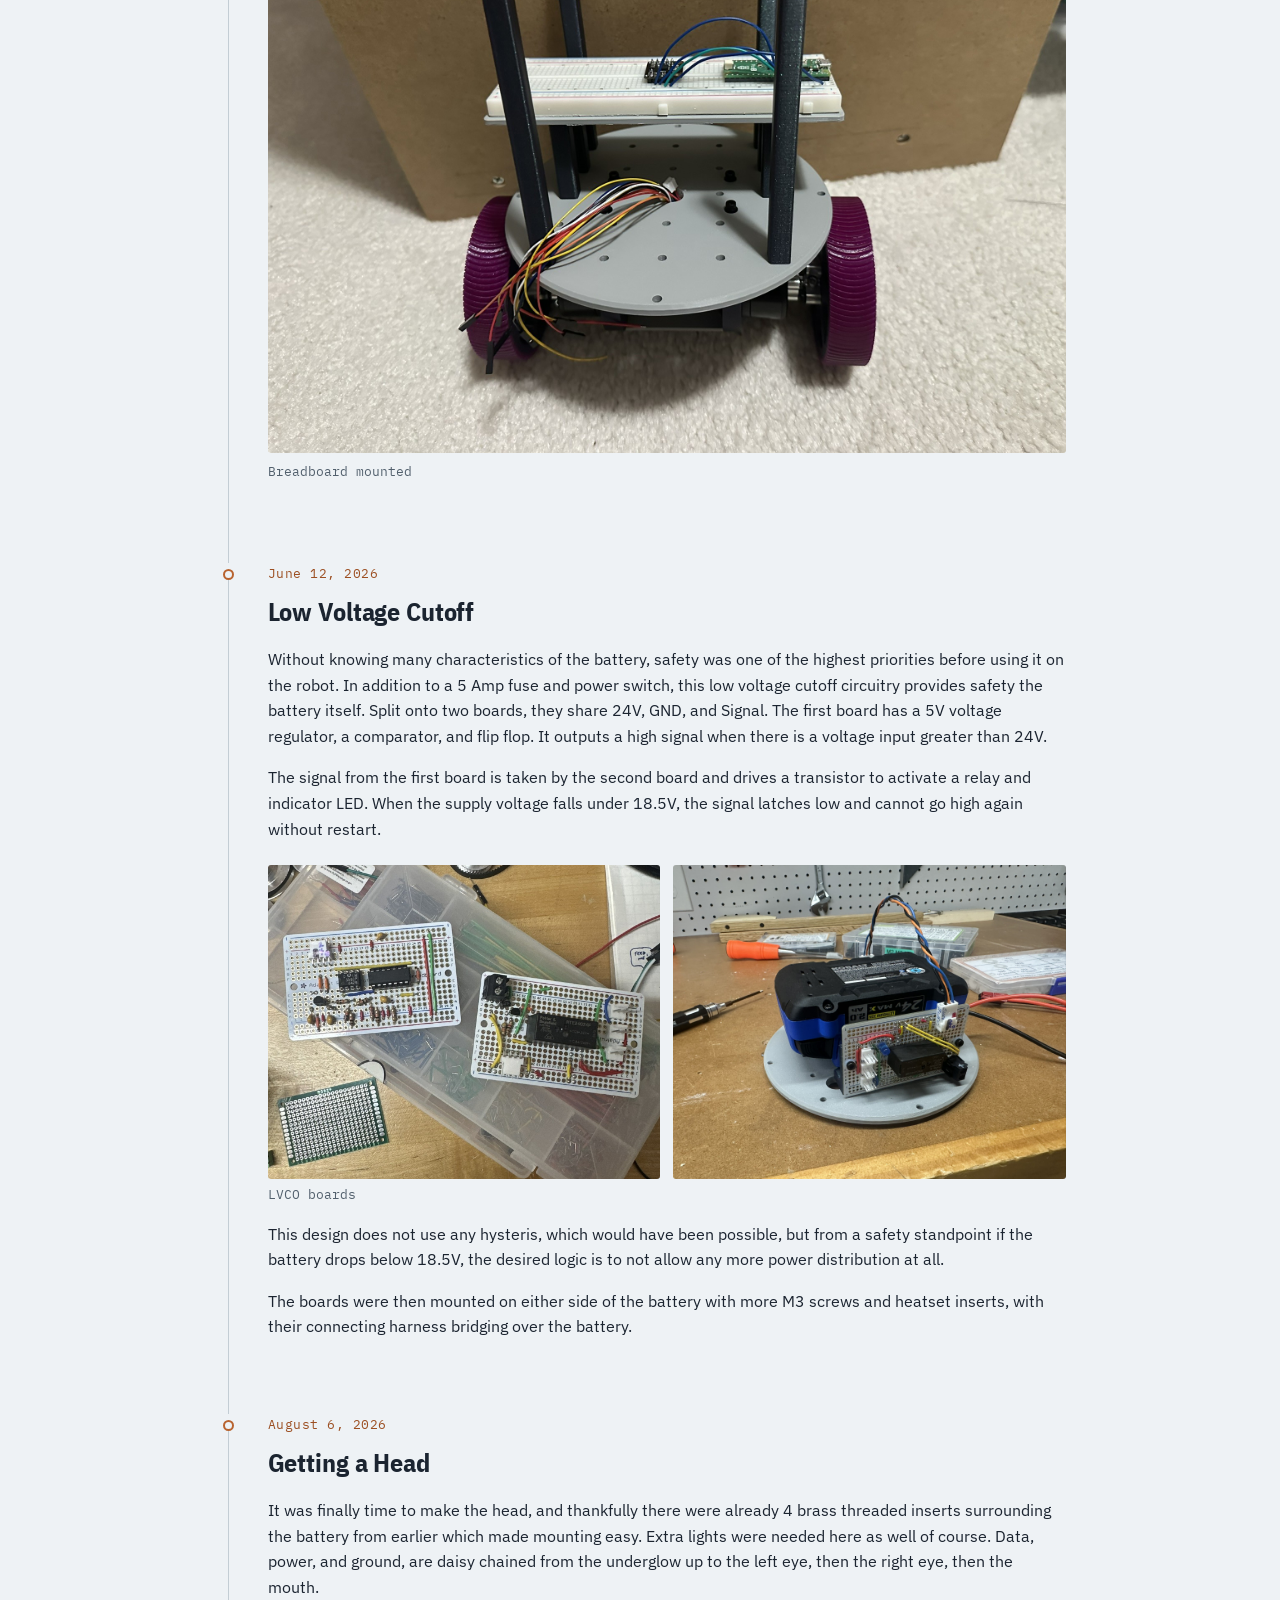
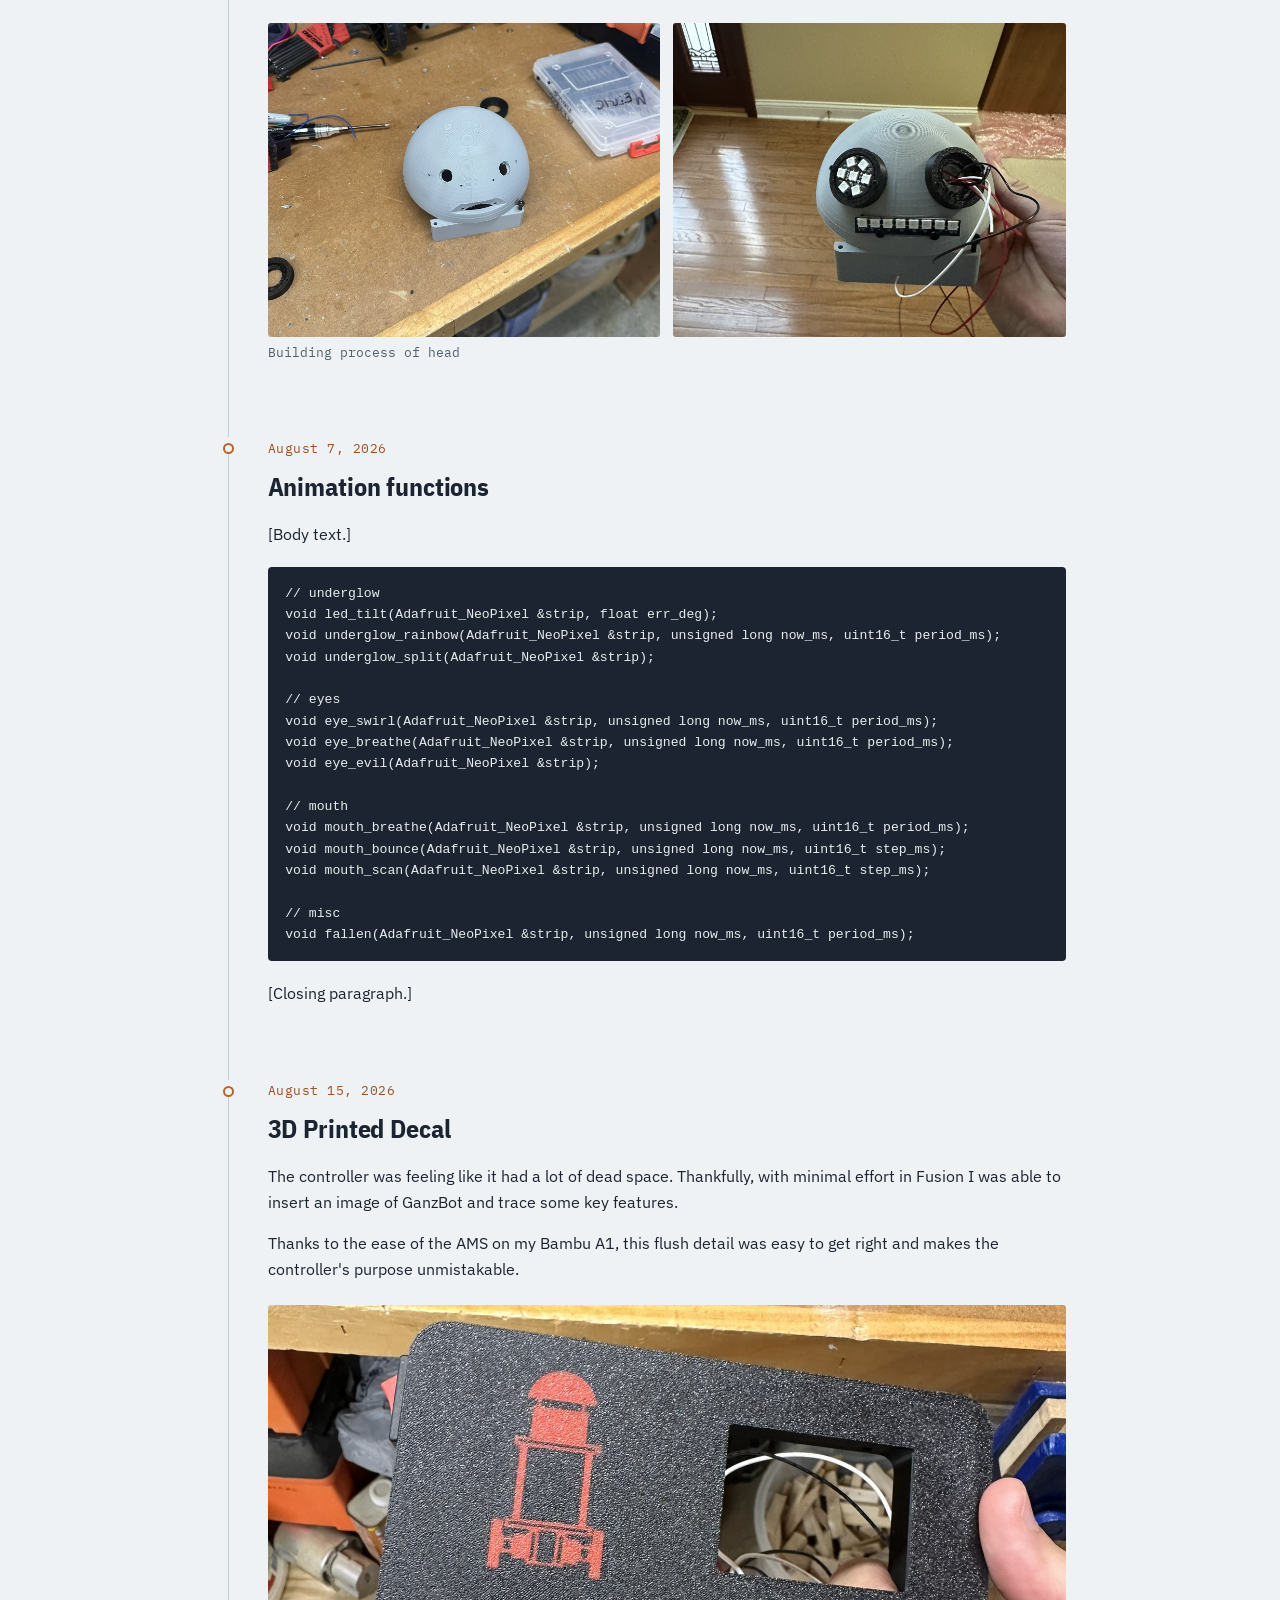
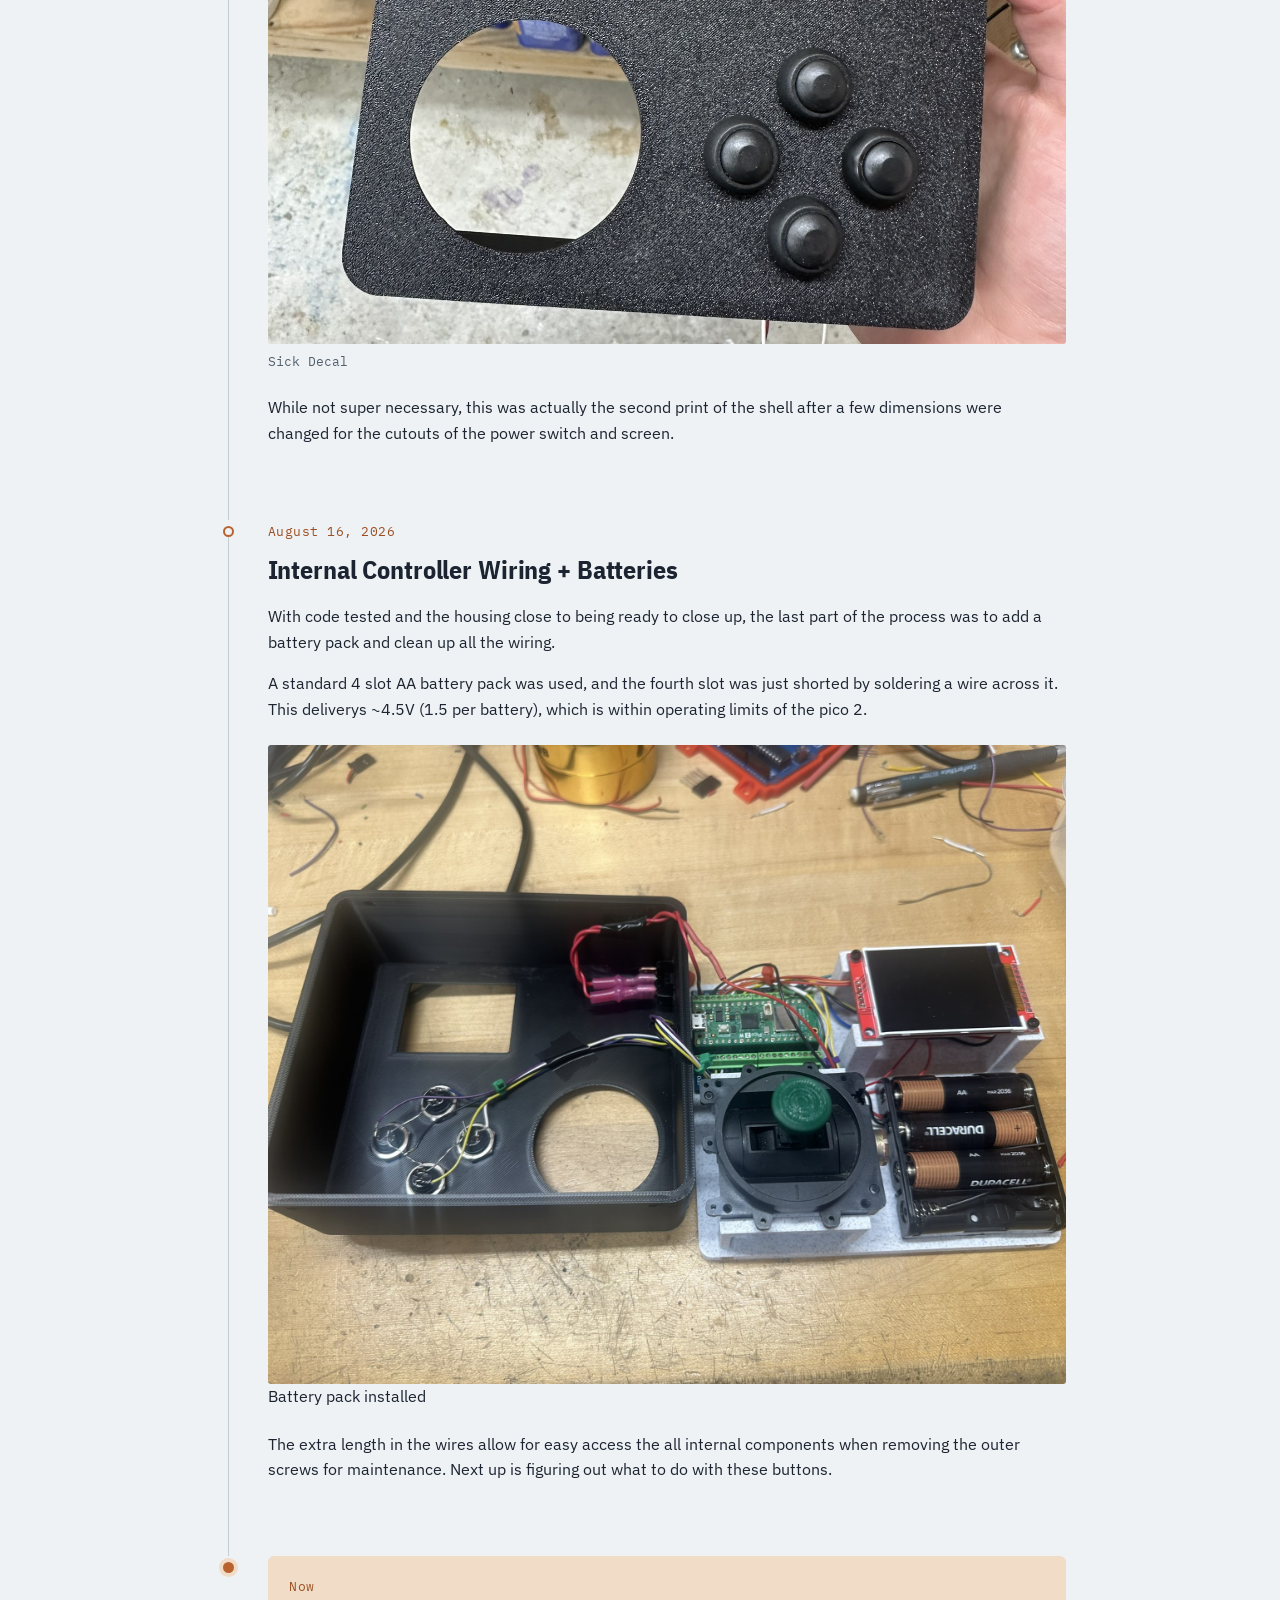
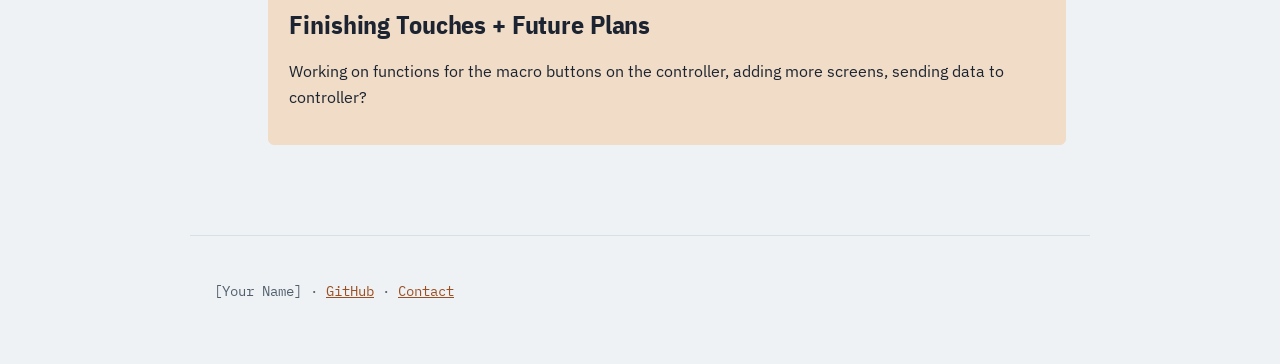
==== commit eb3c7382: "lots of additions" ====
--- a/build-log.html
+++ b/build-log.html
@@ -41,6 +41,7 @@
          for each new log entry, then edit the contents. -->
     <!-- ============================================= -->
 
+<!-- foundation -->
     <section class="entry">
       <div class="entry-rail" aria-hidden="true">
         <span class="entry-node"></span>
@@ -58,9 +59,64 @@
           <img src="images/beams.JPEG" alt="Support beams for upper level">
         </figure>
         <p class="pair-caption">Building process of chassis</p>
-      </div>
-    </section>
-
+
+        <div class="entry-text">
+          <p>Also pictured here are the 3D printed wheels and treads made. The wheel is PLA, but the custom treads are TPU. After little testing, these were determined to be too slippy and real rubber treads were then ordered.</p>
+        </div>
+
+      </div>
+    </section>
+
+<!-- Installing first electronics -->
+    <section class="entry">
+      <div class="entry-rail" aria-hidden="true">
+        <span class="entry-node"></span>
+      </div>
+      <div class="entry-body">
+        <p class="entry-date">June 8, 2026</p>
+        <h2 class="entry-title">Installing first electronics</h2>
+
+        <div class="entry-text">
+          <p>With the chassis starting to take form, I started to think about where everything would fit on the inside. To start out, a 3D printed "mesa" was made to mount a large breadboard.</p>
+          <p>This allowed the IMU to be mounted flat along with make the connections back the the microcontroller.</p>
+        </div>
+
+        <figure class="entry-figure">
+          <img src="images/mesa.JPEG" alt="breadboard on robot with pico 2 and imu">
+          <figcaption>Breadboard mounted</figcaption>
+        </figure>
+      </div>
+    </section>
+
+<!-- LVCO -->
+    <section class="entry">
+      <div class="entry-rail" aria-hidden="true">
+        <span class="entry-node"></span>
+      </div>
+      <div class="entry-body">
+        <p class="entry-date">June 12, 2026</p>
+        <h2 class="entry-title">Low Voltage Cutoff</h2>
+
+        <div class="entry-text">
+          <p>Without knowing many characteristics of the battery, safety was one of the highest priorities before using it on the robot. In addition to a 5 Amp fuse and power switch, this low voltage cutoff circuitry provides safety the battery itself. Split onto two boards, they share 24V, GND, and Signal. The first board has a 5V voltage regulator, a comparator, and flip flop. It outputs a high signal when there is a voltage input greater than 24V. </p>
+          <p>The signal from the first board is taken by the second board and drives a transistor to activate a relay and indicator LED. When the supply voltage falls under 18.5V, the signal latches low and cannot go high again without restart.</p>
+        </div>
+
+        <figure class="entry-figure entry-figure-pair">
+          <img src="images/perf.JPEG" alt="2 perf boards">
+          <img src="images/perf_mounted.JPEG" alt="2 perf boards mounted on either side of the battery">
+        </figure>
+        <p class="pair-caption">LVCO boards</p>
+
+        <div class="entry-text">
+          <p>This design does not use any hysteris, which would have been possible, but from a safety standpoint if the battery drops below 18.5V, the desired logic is to not allow any more power distribution at all.</p>
+          <p>The boards were then mounted on either side of the battery with more M3 screws and heatset inserts, with their connecting harness bridging over the battery.</p>
+        </div>
+
+      </div>
+    </section>
+
+<!-- getting a head -->
     <section class="entry">
       <div class="entry-rail" aria-hidden="true">
         <span class="entry-node"></span>
@@ -80,7 +136,45 @@
         <p class="pair-caption">Building process of head</p>
       </div>
     </section>
-    
+
+<!-- animation functions -->
+    <section class="entry">
+      <div class="entry-rail" aria-hidden="true">
+        <span class="entry-node"></span>
+      </div>
+      <div class="entry-body">
+        <p class="entry-date">August 7, 2026</p>
+        <h2 class="entry-title">Animation functions</h2>
+
+        <div class="entry-text">
+          <p>[Body text.]</p>
+        </div>
+
+        <pre class="entry-code"><code>// underglow
+void led_tilt(Adafruit_NeoPixel &strip, float err_deg);
+void underglow_rainbow(Adafruit_NeoPixel &strip, unsigned long now_ms, uint16_t period_ms);
+void underglow_split(Adafruit_NeoPixel &strip);
+
+// eyes
+void eye_swirl(Adafruit_NeoPixel &strip, unsigned long now_ms, uint16_t period_ms);
+void eye_breathe(Adafruit_NeoPixel &strip, unsigned long now_ms, uint16_t period_ms);
+void eye_evil(Adafruit_NeoPixel &strip);
+
+// mouth
+void mouth_breathe(Adafruit_NeoPixel &strip, unsigned long now_ms, uint16_t period_ms);
+void mouth_bounce(Adafruit_NeoPixel &strip, unsigned long now_ms, uint16_t step_ms);
+void mouth_scan(Adafruit_NeoPixel &strip, unsigned long now_ms, uint16_t step_ms);
+
+// misc
+void fallen(Adafruit_NeoPixel &strip, unsigned long now_ms, uint16_t period_ms);</code></pre>
+
+        <div class="entry-text">
+          <p>[Closing paragraph.]</p>
+        </div>
+      </div>
+    </section>
+
+<!-- 3D printed decal -->
     <section class="entry">
       <div class="entry-rail" aria-hidden="true">
         <span class="entry-node"></span>
@@ -105,6 +199,7 @@
       </div>
     </section>
 
+<!-- internal controller wiring + batteries -->
     <section class="entry">
       <div class="entry-rail" aria-hidden="true">
         <span class="entry-node"></span>
@@ -129,48 +224,7 @@
       </div>
     </section>
 
-    <section class="entry">
-      <div class="entry-rail" aria-hidden="true">
-        <span class="entry-node"></span>
-      </div>
-      <div class="entry-body">
-        <p class="entry-date">[Month DD, YYYY]</p>
-        <h2 class="entry-title">[Entry title]</h2>
-
-        <div class="entry-text">
-          <p>[Body text.]</p>
-        </div>
-
-        <figure class="entry-figure entry-figure-pair">
-          <div class="img-placeholder">[ INSERT IMAGE ]</div>
-          <div class="img-placeholder">[ INSERT IMAGE ]</div>
-        </figure>
-        <p class="pair-caption">[Caption spanning both images, if useful]</p>
-      </div>
-    </section>
-
-    <section class="entry">
-      <div class="entry-rail" aria-hidden="true">
-        <span class="entry-node"></span>
-      </div>
-      <div class="entry-body">
-        <p class="entry-date">[Month DD, YYYY]</p>
-        <h2 class="entry-title">[Entry title]</h2>
-
-        <div class="entry-text">
-          <p>[Body text.]</p>
-        </div>
-
-        <pre class="entry-code"><code>[Optional: a short code or terminal snippet.
-Delete this block if you don't need one.]</code></pre>
-
-        <div class="entry-text">
-          <p>[Closing paragraph.]</p>
-        </div>
-      </div>
-    </section>
-
-    <!-- ===== end of entry template — add more sections above this line ===== -->
+<!-- ===== end of entry template — add more sections above this line ===== -->
 
     <section class="entry entry-current">
       <div class="entry-rail" aria-hidden="true">
@@ -178,9 +232,9 @@
       </div>
       <div class="entry-body">
         <p class="entry-date">Now</p>
-        <h2 class="entry-title">[Current status]</h2>
-        <div class="entry-text">
-          <p>[Where the project stands today, and what's still open. Update this section as the newest entry each time you add one above it — or move it down and add a fresh dated entry.]</p>
+        <h2 class="entry-title">Finishing Touches + Future Plans</h2>
+        <div class="entry-text">
+          <p>Working on functions for the macro buttons on the controller, adding more screens, sending data to controller?</p>
         </div>
       </div>
     </section>
